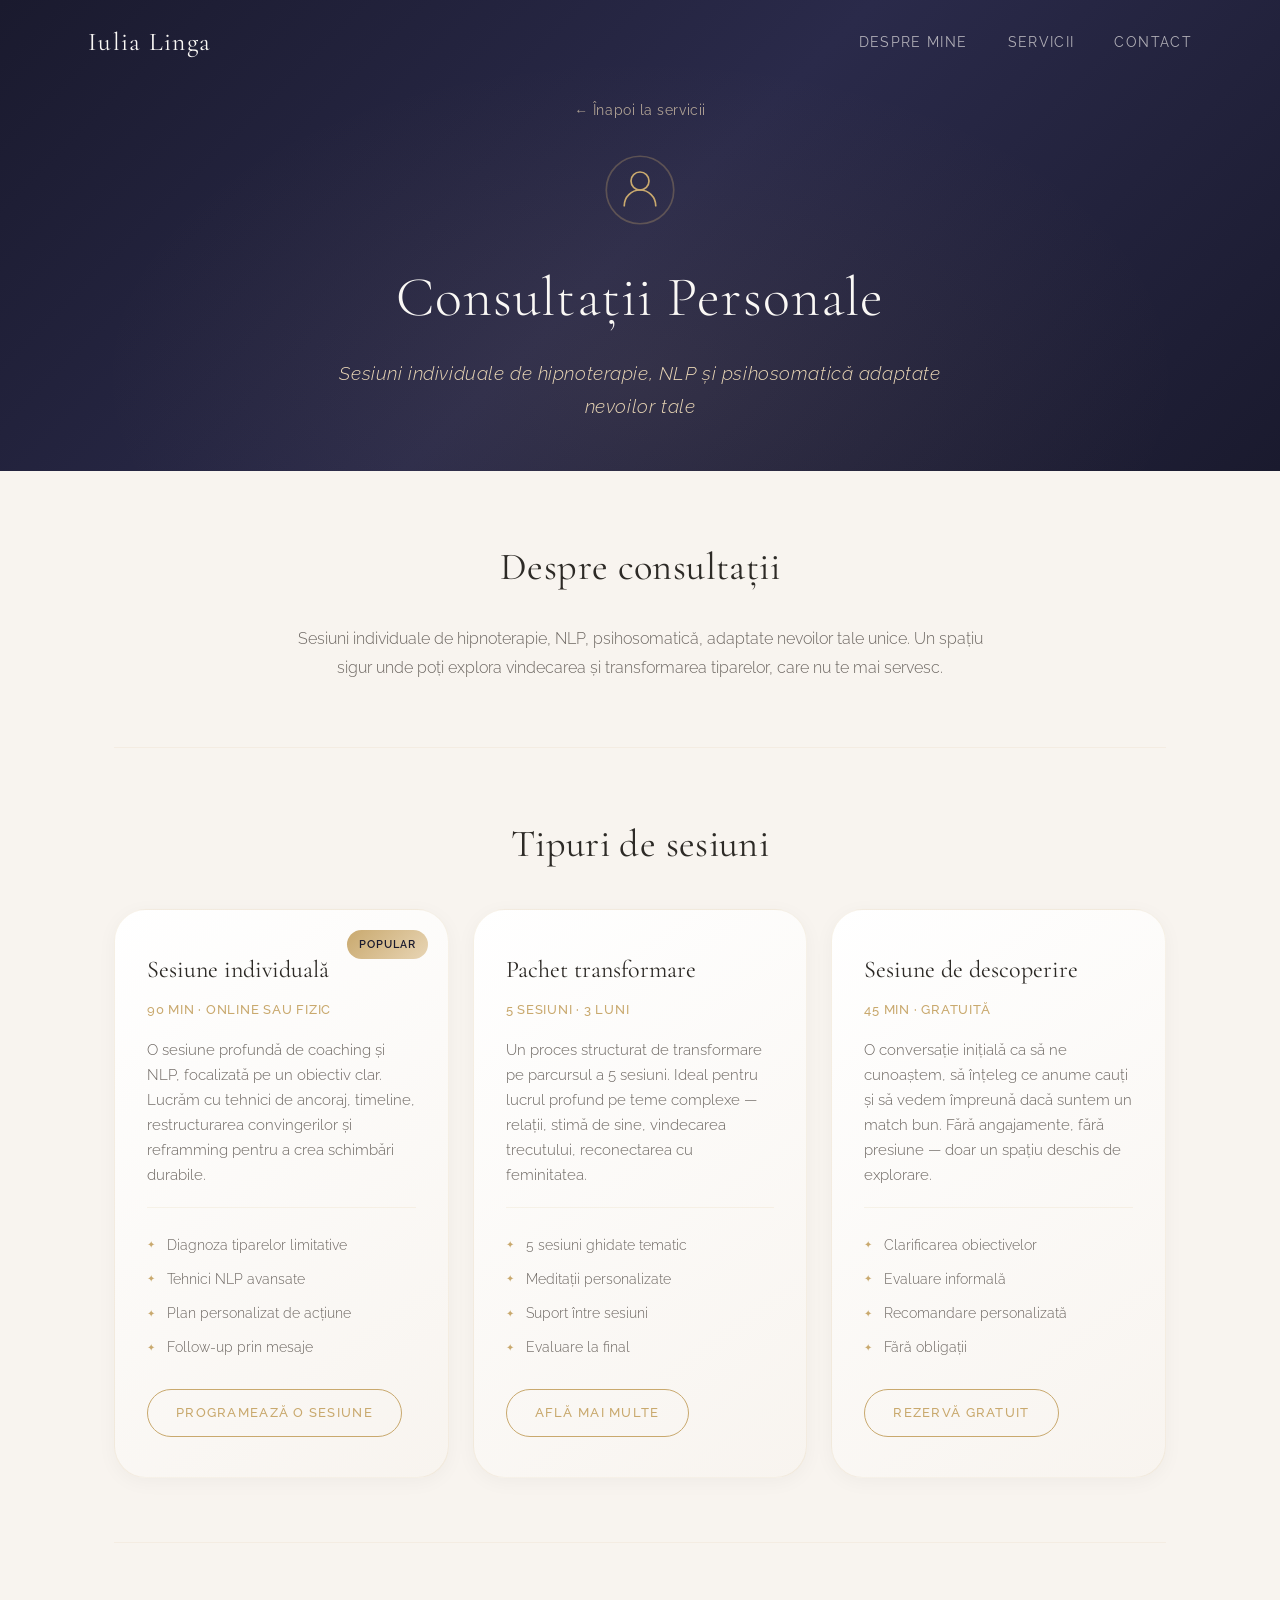
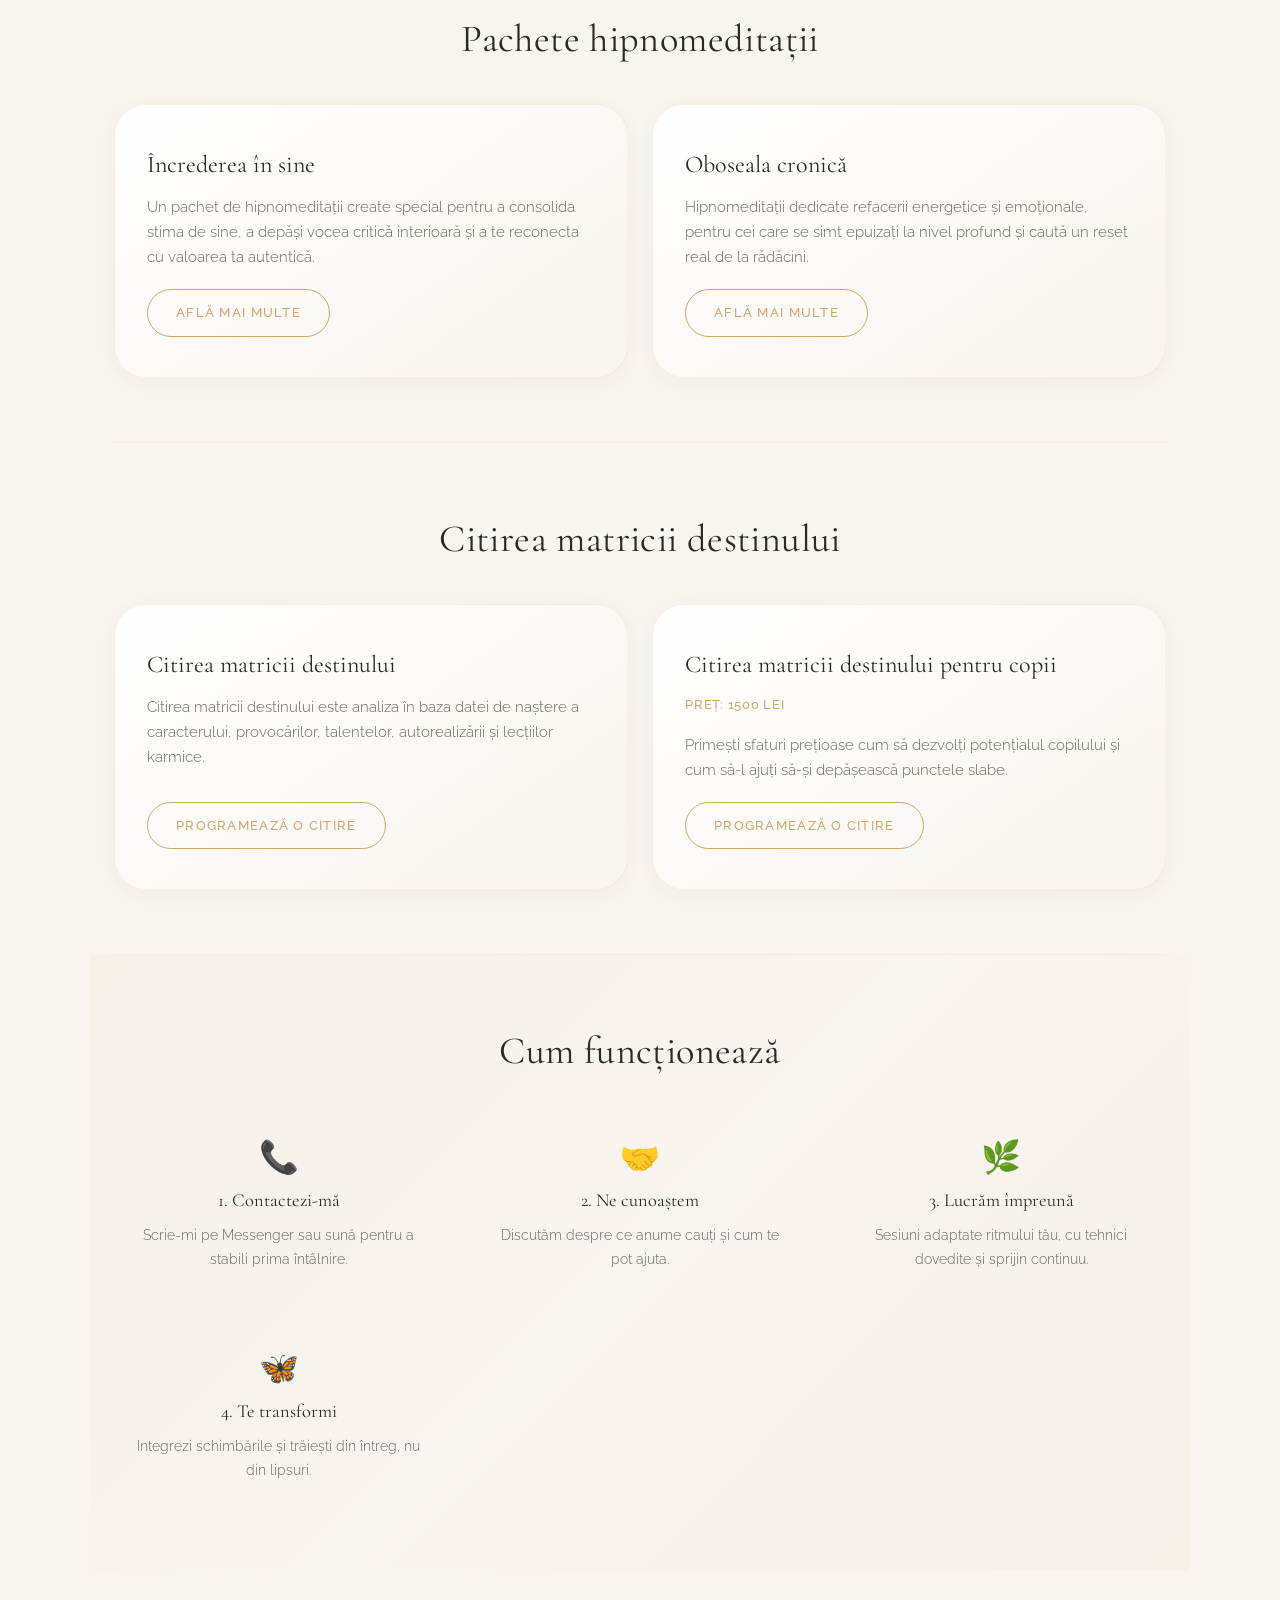
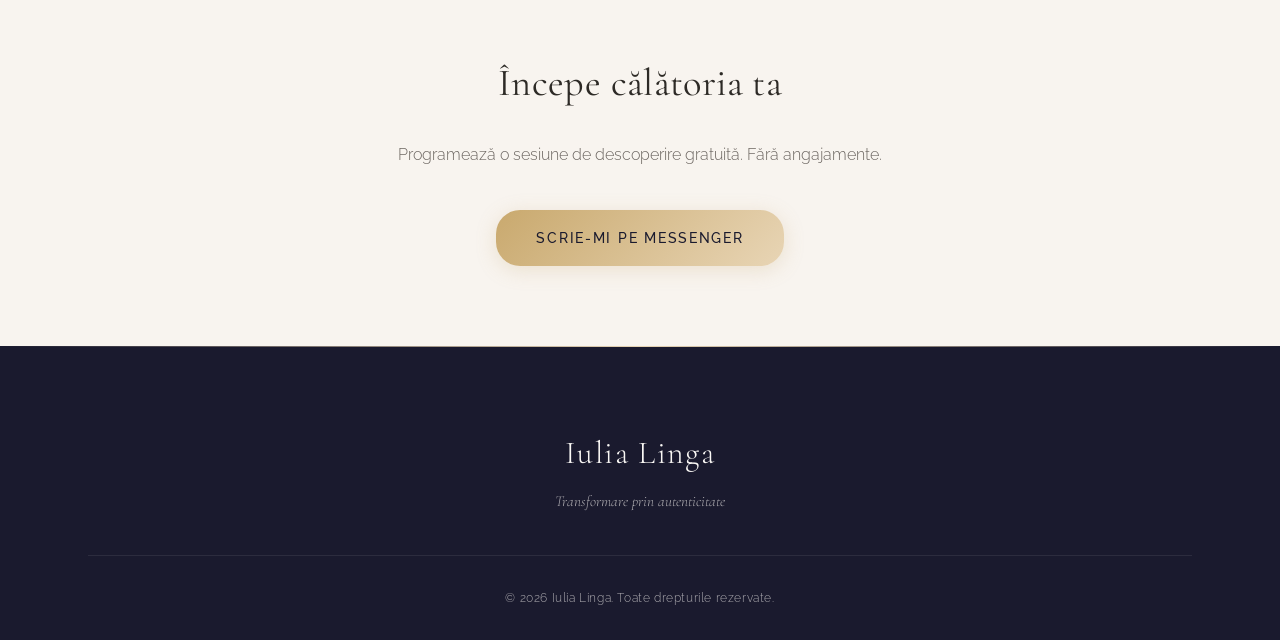
==== consultatii.html @ c0a5892e "Update content: Eroina mea, despre mine, consultatii" ====
<!DOCTYPE html>
<html lang="ro">

<head>
    <meta charset="UTF-8">
    <meta name="viewport" content="width=device-width, initial-scale=1.0">
    <title>Consultații Personale — Iulia Linga</title>
    <meta name="description"
        content="Sesiuni individuale de coaching și NLP cu Iulia Linga. Transformare personală într-un spațiu sigur.">
    <link rel="preconnect" href="https://fonts.googleapis.com">
    <link rel="preconnect" href="https://fonts.gstatic.com" crossorigin>
    <link
        href="https://fonts.googleapis.com/css2?family=Cormorant+Garamond:ital,wght@0,300;0,400;0,500;0,600;1,300;1,400&family=Raleway:wght@300;400;500;600&display=swap"
        rel="stylesheet">
    <link rel="stylesheet" href="styles.css">
    <link rel="stylesheet" href="page-styles.css">
</head>

<body>

    <!-- NAV -->
    <nav class="nav scrolled" id="nav">
        <div class="nav__inner">
            <a href="index.html" class="nav__logo">Iulia Linga</a>
            <ul class="nav__links">
                <li><a href="index.html#about">Despre mine</a></li>
                <li><a href="index.html#services">Servicii</a></li>
                <li><a href="index.html#contact">Contact</a></li>
            </ul>
            <button class="nav__burger" id="navBurger" aria-label="Menu">
                <span></span><span></span><span></span>
            </button>
        </div>
    </nav>

    <div class="mobile-menu" id="mobileMenu">
        <ul class="mobile-menu__links">
            <li><a href="index.html#about">Despre mine</a></li>
            <li><a href="index.html#services">Servicii</a></li>
            <li><a href="index.html#contact">Contact</a></li>
        </ul>
    </div>

    <!-- PAGE HERO -->
    <section class="page-hero">
        <div class="page-hero__overlay"></div>
        <div class="page-hero__content animate-in">
            <a href="index.html#services" class="page-hero__back">← Înapoi la servicii</a>
            <div class="page-hero__icon">
                <svg viewBox="0 0 64 64" fill="none" xmlns="http://www.w3.org/2000/svg">
                    <circle cx="32" cy="32" r="30" stroke="currentColor" stroke-width="1.5" opacity="0.3" />
                    <circle cx="32" cy="24" r="8" stroke="currentColor" stroke-width="1.5" />
                    <path d="M18 46c0-7.732 6.268-14 14-14s14 6.268 14 14" stroke="currentColor" stroke-width="1.5"
                        stroke-linecap="round" />
                </svg>
            </div>
            <h1 class="page-hero__title">Consultații Personale</h1>
            <p class="page-hero__subtitle">Sesiuni individuale de hipnoterapie, NLP și psihosomatică adaptate nevoilor tale</p>
        </div>
    </section>

    <!-- MAIN CONTENT -->
    <main class="page-content">

        <!-- Intro -->
        <section class="page-section animate-in">
            <h2 class="page-section__heading">Despre consultații</h2>
            <p class="page-section__text">
                Sesiuni individuale de hipnoterapie, NLP, psihosomatică, adaptate nevoilor tale unice.
                Un spațiu sigur unde poți explora vindecarea și transformarea tiparelor, care nu te mai servesc.
            </p>
        </section>

        <!-- Types of Sessions -->
        <section class="page-section animate-in">
            <h2 class="page-section__heading">Tipuri de sesiuni</h2>

            <div class="course-grid">
                <div class="course-card">
                    <div class="course-card__badge">Popular</div>
                    <h3 class="course-card__title">Sesiune individuală</h3>
                    <p class="course-card__duration">90 min · Online sau fizic</p>
                    <p class="course-card__desc">
                        O sesiune profundă de coaching și NLP, focalizată pe un obiectiv clar.
                        Lucrăm cu tehnici de ancoraj, timeline, restructurarea convingerilor
                        și reframming pentru a crea schimbări durabile.
                    </p>
                    <ul class="course-card__features">
                        <li>Diagnoza tiparelor limitative</li>
                        <li>Tehnici NLP avansate</li>
                        <li>Plan personalizat de acțiune</li>
                        <li>Follow-up prin mesaje</li>
                    </ul>
                    <a href="index.html#contact" class="course-card__cta">Programează o sesiune</a>
                </div>

                <div class="course-card">
                    <h3 class="course-card__title">Pachet transformare</h3>
                    <p class="course-card__duration">5 sesiuni · 3 luni</p>
                    <p class="course-card__desc">
                        Un proces structurat de transformare pe parcursul a 5 sesiuni.
                        Ideal pentru lucrul profund pe teme complexe — relații, stimă de sine,
                        vindecarea trecutului, reconectarea cu feminitatea.
                    </p>
                    <ul class="course-card__features">
                        <li>5 sesiuni ghidate tematic</li>
                        <li>Meditații personalizate</li>
                        <li>Suport între sesiuni</li>
                        <li>Evaluare la final</li>
                    </ul>
                    <a href="index.html#contact" class="course-card__cta">Află mai multe</a>
                </div>

                <div class="course-card">
                    <h3 class="course-card__title">Sesiune de descoperire</h3>
                    <p class="course-card__duration">45 min · Gratuită</p>
                    <p class="course-card__desc">
                        O conversație inițială ca să ne cunoaștem, să înțeleg ce anume cauți
                        și să vedem împreună dacă suntem un match bun. Fără angajamente,
                        fără presiune — doar un spațiu deschis de explorare.
                    </p>
                    <ul class="course-card__features">
                        <li>Clarificarea obiectivelor</li>
                        <li>Evaluare informală</li>
                        <li>Recomandare personalizată</li>
                        <li>Fără obligații</li>
                    </ul>
                    <a href="index.html#contact" class="course-card__cta">Rezervă gratuit</a>
                </div>
            </div>
        </section>

        <!-- Pachete hipnomeditații -->
        <section class="page-section animate-in">
            <h2 class="page-section__heading">Pachete hipnomeditații</h2>
            <div class="course-grid">
                <div class="course-card">
                    <h3 class="course-card__title">Încrederea în sine</h3>
                    <p class="course-card__desc">
                        Un pachet de hipnomeditații create special pentru a consolida stima de sine,
                        a depăși vocea critică interioară și a te reconecta cu valoarea ta autentică.
                    </p>
                    <a href="index.html#contact" class="course-card__cta">Află mai multe</a>
                </div>
                <div class="course-card">
                    <h3 class="course-card__title">Oboseala cronică</h3>
                    <p class="course-card__desc">
                        Hipnomeditații dedicate refacerii energetice și emoționale, pentru cei care
                        se simt epuizați la nivel profund și caută un reset real de la rădăcini.
                    </p>
                    <a href="index.html#contact" class="course-card__cta">Află mai multe</a>
                </div>
            </div>
        </section>

        <!-- Citirea matricii destinului -->
        <section class="page-section animate-in">
            <h2 class="page-section__heading">Citirea matricii destinului</h2>
            <div class="course-grid">
                <div class="course-card">
                    <h3 class="course-card__title">Citirea matricii destinului</h3>
                    <p class="course-card__desc">
                        Citirea matricii destinului este analiza în baza datei de naștere a caracterului,
                        provocărilor, talentelor, autorealizării și lecțiilor karmice.
                    </p>
                    <a href="index.html#contact" class="course-card__cta">Programează o citire</a>
                </div>
                <div class="course-card">
                    <h3 class="course-card__title">Citirea matricii destinului pentru copii</h3>
                    <p class="course-card__duration">Preț: 1500 lei</p>
                    <p class="course-card__desc">
                        Primești sfaturi prețioase cum să dezvolți potențialul copilului și cum să-l
                        ajuți să-și depășească punctele slabe.
                    </p>
                    <a href="index.html#contact" class="course-card__cta">Programează o citire</a>
                </div>
            </div>
        </section>

        <!-- How It Works -->
        <section class="page-section page-section--highlight animate-in">
            <h2 class="page-section__heading">Cum funcționează</h2>
            <div class="benefits-grid">
                <div class="benefit">
                    <div class="benefit__icon">📞</div>
                    <h4 class="benefit__title">1. Contactezi-mă</h4>
                    <p class="benefit__text">Scrie-mi pe Messenger sau sună pentru a stabili prima întâlnire.</p>
                </div>
                <div class="benefit">
                    <div class="benefit__icon">🤝</div>
                    <h4 class="benefit__title">2. Ne cunoaștem</h4>
                    <p class="benefit__text">Discutăm despre ce anume cauți și cum te pot ajuta.</p>
                </div>
                <div class="benefit">
                    <div class="benefit__icon">🌿</div>
                    <h4 class="benefit__title">3. Lucrăm împreună</h4>
                    <p class="benefit__text">Sesiuni adaptate ritmului tău, cu tehnici dovedite și sprijin continuu.</p>
                </div>
                <div class="benefit">
                    <div class="benefit__icon">🦋</div>
                    <h4 class="benefit__title">4. Te transformi</h4>
                    <p class="benefit__text">Integrezi schimbările și trăiești din întreg, nu din lipsuri.</p>
                </div>
            </div>
        </section>

        <!-- CTA -->
        <section class="page-section page-section--cta animate-in">
            <h2 class="page-section__heading">Începe călătoria ta</h2>
            <p class="page-section__text">Programează o sesiune de descoperire gratuită. Fără angajamente.</p>
            <a href="https://www.facebook.com/profile.php?id=100003969658637" target="_blank" class="page-cta">Scrie-mi
                pe Messenger</a>
        </section>

    </main>

    <!-- FOOTER -->
    <footer class="footer" id="contact">
        <div class="footer__container">
            <div class="footer__brand">
                <h2 class="footer__logo">Iulia Linga</h2>
                <p class="footer__tagline">Transformare prin autenticitate</p>
            </div>
            <div class="footer__bottom">
                <p>&copy; 2026 Iulia Linga. Toate drepturile rezervate.</p>
            </div>
        </div>
    </footer>

    <script src="script.js"></script>
</body>

</html>
---- styles.css ----
/* ===================================================
   IULIA LINGA — Design System & Styles
   =================================================== */

/* ----- Reset & Base ----- */
*,
*::before,
*::after {
    margin: 0;
    padding: 0;
    box-sizing: border-box;
}

:root {
    /* Colors */
    --bg-deep: #1a1a2e;
    --bg-deep-alt: #16213e;
    --bg-warm: #f8f4ef;
    --bg-warm-alt: #f0eae1;
    --accent: #c9a96e;
    --accent-hover: #b8964e;
    --accent-soft: #e8d5b5;
    --accent-glow: rgba(201, 169, 110, 0.15);
    --text-light: #faf8f5;
    --text-light-muted: rgba(250, 248, 245, 0.65);
    --text-dark: #2d2a26;
    --text-dark-muted: #6b6560;
    --sage: #7d8b73;
    --sage-soft: rgba(125, 139, 115, 0.15);

    /* Typography */
    --font-heading: 'Cormorant Garamond', 'Georgia', serif;
    --font-body: 'Raleway', 'Helvetica Neue', sans-serif;

    /* Spacing */
    --section-padding: clamp(4rem, 10vw, 8rem);
    --container-max: 1200px;
    --container-padding: clamp(1.5rem, 5vw, 3rem);

    /* Transitions */
    --ease-out: cubic-bezier(0.16, 1, 0.3, 1);
    --ease-in-out: cubic-bezier(0.65, 0, 0.35, 1);

    /* Radius */
    --radius-sm: 8px;
    --radius-md: 16px;
    --radius-lg: 24px;
    --radius-xl: 32px;
}

html {
    scroll-behavior: smooth;
    font-size: 16px;
}

body {
    font-family: var(--font-body);
    font-weight: 300;
    color: var(--text-dark);
    background: var(--bg-warm);
    line-height: 1.7;
    overflow-x: hidden;
    -webkit-font-smoothing: antialiased;
    -moz-osx-font-smoothing: grayscale;
}

img {
    max-width: 100%;
    height: auto;
    display: block;
}

a {
    text-decoration: none;
    color: inherit;
    transition: color 0.3s var(--ease-out);
}

ul {
    list-style: none;
}

/* ----- Animations ----- */
.animate-in {
    opacity: 0;
    transform: translateY(30px);
    transition: opacity 0.8s var(--ease-out), transform 0.8s var(--ease-out);
}

.animate-in.visible {
    opacity: 1;
    transform: translateY(0);
}

/* stagger children */
.animate-in:nth-child(2) {
    transition-delay: 0.1s;
}

.animate-in:nth-child(3) {
    transition-delay: 0.2s;
}

.animate-in:nth-child(4) {
    transition-delay: 0.3s;
}


/* ===================================================
   NAVIGATION
   =================================================== */
.nav {
    position: fixed;
    top: 0;
    left: 0;
    right: 0;
    z-index: 1000;
    padding: 1.25rem 0;
    transition: background 0.4s var(--ease-out), padding 0.4s var(--ease-out),
        backdrop-filter 0.4s var(--ease-out);
}

.nav.scrolled {
    background: rgba(26, 26, 46, 0.85);
    backdrop-filter: blur(20px);
    -webkit-backdrop-filter: blur(20px);
    padding: 0.75rem 0;
    box-shadow: 0 4px 30px rgba(0, 0, 0, 0.15);
}

.nav__inner {
    max-width: var(--container-max);
    margin: 0 auto;
    padding: 0 var(--container-padding);
    display: flex;
    align-items: center;
    justify-content: space-between;
}

.nav__logo {
    font-family: var(--font-heading);
    font-size: 1.6rem;
    font-weight: 400;
    color: var(--text-light);
    letter-spacing: 0.05em;
    transition: opacity 0.3s;
}

.nav__logo:hover {
    opacity: 0.8;
}

.nav__links {
    display: flex;
    gap: 2.5rem;
}

.nav__links a {
    color: var(--text-light-muted);
    font-size: 0.85rem;
    font-weight: 400;
    letter-spacing: 0.1em;
    text-transform: uppercase;
    position: relative;
    padding-bottom: 2px;
}

.nav__links a::after {
    content: '';
    position: absolute;
    bottom: 0;
    left: 0;
    width: 0;
    height: 1px;
    background: var(--accent);
    transition: width 0.4s var(--ease-out);
}

.nav__links a:hover {
    color: var(--text-light);
}

.nav__links a:hover::after {
    width: 100%;
}

/* Burger */
.nav__burger {
    display: none;
    flex-direction: column;
    gap: 5px;
    background: none;
    border: none;
    cursor: pointer;
    padding: 4px;
    z-index: 1001;
}

.nav__burger span {
    width: 24px;
    height: 1.5px;
    background: var(--text-light);
    border-radius: 2px;
    transition: all 0.3s var(--ease-out);
    transform-origin: center;
}

.nav__burger.open span:nth-child(1) {
    transform: rotate(45deg) translate(4px, 5px);
}

.nav__burger.open span:nth-child(2) {
    opacity: 0;
}

.nav__burger.open span:nth-child(3) {
    transform: rotate(-45deg) translate(4px, -5px);
}

/* Mobile menu */
.mobile-menu {
    position: fixed;
    inset: 0;
    background: rgba(26, 26, 46, 0.97);
    backdrop-filter: blur(30px);
    -webkit-backdrop-filter: blur(30px);
    z-index: 999;
    display: flex;
    align-items: center;
    justify-content: center;
    opacity: 0;
    visibility: hidden;
    transition: opacity 0.4s var(--ease-out), visibility 0.4s;
}

.mobile-menu.open {
    opacity: 1;
    visibility: visible;
}

.mobile-menu__links {
    text-align: center;
}

.mobile-menu__links li {
    margin-bottom: 2rem;
}

.mobile-menu__links a {
    font-family: var(--font-heading);
    font-size: 2rem;
    color: var(--text-light);
    font-weight: 300;
    letter-spacing: 0.05em;
    transition: color 0.3s;
}

.mobile-menu__links a:hover {
    color: var(--accent);
}


/* ===================================================
   HERO
   =================================================== */
.hero {
    position: relative;
    height: 100vh;
    min-height: 600px;
    display: flex;
    align-items: center;
    justify-content: center;
    background: url('assets/hero-bg.png') center/cover no-repeat;
    overflow: hidden;
}

.hero__overlay {
    position: absolute;
    inset: 0;
    background: linear-gradient(180deg,
            rgba(26, 26, 46, 0.7) 0%,
            rgba(26, 26, 46, 0.45) 40%,
            rgba(26, 26, 46, 0.6) 100%);
    z-index: 1;
}

.hero__particles {
    position: absolute;
    inset: 0;
    z-index: 2;
    pointer-events: none;
}

.hero__particles .particle {
    position: absolute;
    width: 3px;
    height: 3px;
    background: rgba(201, 169, 110, 0.4);
    border-radius: 50%;
    animation: particleFloat 12s infinite ease-in-out;
}

@keyframes particleFloat {

    0%,
    100% {
        transform: translateY(0) scale(1);
        opacity: 0;
    }

    10% {
        opacity: 1;
    }

    90% {
        opacity: 1;
    }

    50% {
        transform: translateY(-120px) scale(1.5);
    }
}

.hero__content {
    position: relative;
    z-index: 3;
    text-align: center;
    padding: 0 var(--container-padding);
}

.hero__eyebrow {
    font-family: var(--font-body);
    font-size: 0.8rem;
    font-weight: 400;
    letter-spacing: 0.25em;
    text-transform: uppercase;
    color: var(--accent-soft);
    margin-bottom: 1.5rem;
}

.hero__title {
    font-family: var(--font-heading);
    font-size: clamp(3rem, 8vw, 6.5rem);
    font-weight: 300;
    color: var(--text-light);
    letter-spacing: 0.04em;
    line-height: 1.1;
    margin-bottom: 1rem;
}

.hero__subtitle {
    font-family: var(--font-heading);
    font-size: clamp(1.1rem, 2.5vw, 1.5rem);
    font-weight: 300;
    font-style: italic;
    color: var(--text-light-muted);
    margin-bottom: 2.5rem;
}

.hero__cta {
    display: inline-block;
    padding: 0.9rem 2.5rem;
    background: transparent;
    border: 1px solid var(--accent);
    color: var(--accent);
    font-family: var(--font-body);
    font-size: 0.85rem;
    font-weight: 500;
    letter-spacing: 0.15em;
    text-transform: uppercase;
    border-radius: 50px;
    transition: all 0.4s var(--ease-out);
}

.hero__cta:hover {
    background: var(--accent);
    color: var(--bg-deep);
    box-shadow: 0 8px 30px rgba(201, 169, 110, 0.3);
    transform: translateY(-2px);
}

/* Scroll indicator */
.hero__scroll-indicator {
    position: absolute;
    bottom: 2.5rem;
    left: 50%;
    transform: translateX(-50%);
    z-index: 3;
    display: flex;
    flex-direction: column;
    align-items: center;
    gap: 0.75rem;
}

.hero__scroll-indicator span {
    font-size: 0.7rem;
    letter-spacing: 0.2em;
    text-transform: uppercase;
    color: var(--text-light-muted);
}

.hero__scroll-line {
    width: 1px;
    height: 40px;
    background: linear-gradient(to bottom, var(--accent), transparent);
    animation: scrollPulse 2s ease-in-out infinite;
}

@keyframes scrollPulse {

    0%,
    100% {
        opacity: 0.3;
        transform: scaleY(0.7);
    }

    50% {
        opacity: 1;
        transform: scaleY(1);
    }
}


/* ===================================================
   ABOUT
   =================================================== */
.about {
    padding: var(--section-padding) 0;
    background: var(--bg-warm);
    overflow: hidden;
}

.about__container {
    max-width: var(--container-max);
    margin: 0 auto;
    padding: 0 var(--container-padding);
    display: grid;
    grid-template-columns: 1fr 1.2fr;
    gap: clamp(2rem, 5vw, 5rem);
    align-items: center;
}

.about__image-wrapper {
    position: relative;
}

.about__image-frame {
    position: relative;
    border-radius: var(--radius-lg);
    overflow: hidden;
    box-shadow: 0 20px 60px rgba(0, 0, 0, 0.1);
}

.about__image {
    width: 100%;
    height: auto;
    aspect-ratio: 3 / 4;
    object-fit: cover;
    transition: transform 0.6s var(--ease-out);
}

.about__image-frame:hover .about__image {
    transform: scale(1.03);
}

.about__image-accent {
    position: absolute;
    top: -15px;
    right: -15px;
    width: 120px;
    height: 120px;
    border: 1px solid var(--accent-soft);
    border-radius: var(--radius-md);
    z-index: -1;
    opacity: 0.6;
}

.about__label {
    font-family: var(--font-body);
    font-size: 0.75rem;
    font-weight: 500;
    letter-spacing: 0.2em;
    text-transform: uppercase;
    color: var(--accent);
    margin-bottom: 0.75rem;
}

.about__heading {
    font-family: var(--font-heading);
    font-size: clamp(2rem, 4vw, 3rem);
    font-weight: 300;
    color: var(--text-dark);
    line-height: 1.2;
    margin-bottom: 1.5rem;
}

.about__bio {
    color: var(--text-dark-muted);
    font-size: 0.95rem;
    line-height: 1.8;
    margin-bottom: 1rem;
}

.about__bio em {
    color: var(--text-dark);
    font-style: italic;
}

.about__credentials {
    display: flex;
    gap: 2rem;
    margin-top: 2rem;
    padding-top: 2rem;
    border-top: 1px solid rgba(201, 169, 110, 0.2);
}

.about__credential {
    display: flex;
    flex-direction: column;
    gap: 0.25rem;
}

.about__credential-number {
    font-family: var(--font-heading);
    font-size: 1.8rem;
    font-weight: 500;
    color: var(--accent);
}

.about__credential-label {
    font-size: 0.75rem;
    color: var(--text-dark-muted);
    letter-spacing: 0.05em;
}


/* ===================================================
   PHILOSOPHY
   =================================================== */
.philosophy {
    padding: clamp(3rem, 8vw, 6rem) 0;
    background: var(--bg-deep);
    position: relative;
    overflow: hidden;
}

.philosophy::before {
    content: '';
    position: absolute;
    inset: 0;
    background: radial-gradient(ellipse at center, var(--accent-glow), transparent 70%);
    pointer-events: none;
}

.philosophy__container {
    max-width: 800px;
    margin: 0 auto;
    padding: 0 var(--container-padding);
    text-align: center;
    position: relative;
}

.philosophy__quote {
    font-family: var(--font-heading);
    font-size: clamp(1.3rem, 3vw, 2rem);
    font-weight: 300;
    font-style: italic;
    color: var(--text-light);
    line-height: 1.6;
    border: none;
}

.philosophy__quote span {
    display: block;
    margin-top: 0.5rem;
    color: var(--accent);
}


/* ===================================================
   SERVICES / CAROUSEL
   =================================================== */
.services {
    padding: var(--section-padding) 0;
    background: var(--bg-warm);
    overflow: hidden;
}

.services__header {
    text-align: center;
    max-width: 600px;
    margin: 0 auto 3rem;
    padding: 0 var(--container-padding);
}

.services__label {
    font-family: var(--font-body);
    font-size: 0.75rem;
    font-weight: 500;
    letter-spacing: 0.2em;
    text-transform: uppercase;
    color: var(--accent);
    margin-bottom: 0.75rem;
}

.services__heading {
    font-family: var(--font-heading);
    font-size: clamp(2rem, 4vw, 3rem);
    font-weight: 300;
    color: var(--text-dark);
    line-height: 1.2;
    margin-bottom: 0.75rem;
}

.services__subheading {
    color: var(--text-dark-muted);
    font-size: 0.95rem;
}

/* Carousel Container */
.carousel {
    max-width: 1000px;
    margin: 0 auto;
    padding: 0 var(--container-padding);
    position: relative;
}

.carousel__track-container {
    overflow: hidden;
    border-radius: var(--radius-xl);
}

.carousel__track {
    display: flex;
    transition: transform 0.6s var(--ease-out);
    will-change: transform;
}

.carousel__slide {
    min-width: 100%;
    padding: 0 0.5rem;
}

/* Card design */
.carousel__card {
    background: linear-gradient(145deg, #ffffff, var(--bg-warm-alt));
    border: 1px solid rgba(201, 169, 110, 0.15);
    border-radius: var(--radius-xl);
    padding: clamp(2rem, 5vw, 3.5rem);
    text-align: center;
    min-height: 440px;
    display: flex;
    flex-direction: column;
    align-items: center;
    justify-content: center;
    position: relative;
    overflow: hidden;
    box-shadow: 0 4px 30px rgba(0, 0, 0, 0.04);
    transition: box-shadow 0.4s var(--ease-out), border-color 0.4s var(--ease-out);
}

.carousel__card::before {
    content: '';
    position: absolute;
    top: 0;
    left: 50%;
    transform: translateX(-50%);
    width: 60%;
    height: 1px;
    background: linear-gradient(to right, transparent, var(--accent-soft), transparent);
}

.carousel__card:hover {
    box-shadow: 0 8px 50px rgba(201, 169, 110, 0.12);
    border-color: rgba(201, 169, 110, 0.3);
}

.carousel__card-icon {
    width: 72px;
    height: 72px;
    color: var(--accent);
    margin-bottom: 1.5rem;
    transition: transform 0.4s var(--ease-out);
}

.carousel__card:hover .carousel__card-icon {
    transform: scale(1.08);
}

.carousel__card-title {
    font-family: var(--font-heading);
    font-size: 1.8rem;
    font-weight: 400;
    color: var(--text-dark);
    margin-bottom: 1rem;
    letter-spacing: 0.02em;
}

.carousel__card-description {
    color: var(--text-dark-muted);
    font-size: 0.9rem;
    line-height: 1.8;
    max-width: 480px;
    margin-bottom: 1.25rem;
}

.carousel__card-features {
    display: flex;
    flex-direction: column;
    gap: 0.4rem;
    margin-bottom: 1.75rem;
}

.carousel__card-features li {
    font-size: 0.82rem;
    color: var(--sage);
    font-weight: 400;
    display: flex;
    align-items: center;
    justify-content: center;
    gap: 0.5rem;
}

.carousel__card-features li::before {
    content: '';
    width: 5px;
    height: 5px;
    border-radius: 50%;
    background: var(--accent-soft);
    flex-shrink: 0;
}

.carousel__card-cta {
    display: inline-block;
    padding: 0.75rem 2rem;
    background: var(--accent);
    color: #fff;
    font-family: var(--font-body);
    font-size: 0.8rem;
    font-weight: 500;
    letter-spacing: 0.12em;
    text-transform: uppercase;
    border-radius: 50px;
    transition: all 0.4s var(--ease-out);
}

.carousel__card-cta:hover {
    background: var(--accent-hover);
    box-shadow: 0 6px 25px rgba(201, 169, 110, 0.35);
    transform: translateY(-2px);
    color: #fff;
}

/* Carousel Controls */
.carousel__controls {
    display: flex;
    align-items: center;
    justify-content: center;
    gap: 1.5rem;
    margin-top: 2rem;
}

.carousel__btn {
    width: 44px;
    height: 44px;
    border-radius: 50%;
    border: 1px solid rgba(201, 169, 110, 0.3);
    background: rgba(255, 255, 255, 0.8);
    cursor: pointer;
    display: flex;
    align-items: center;
    justify-content: center;
    transition: all 0.3s var(--ease-out);
    color: var(--accent);
}

.carousel__btn:hover {
    background: var(--accent);
    color: white;
    border-color: var(--accent);
    box-shadow: 0 4px 15px rgba(201, 169, 110, 0.25);
}

.carousel__btn svg {
    width: 18px;
    height: 18px;
}

.carousel__dots {
    display: flex;
    gap: 0.5rem;
}

.carousel__dot {
    width: 10px;
    height: 10px;
    border-radius: 50%;
    border: 1px solid var(--accent-soft);
    background: transparent;
    cursor: pointer;
    transition: all 0.3s var(--ease-out);
    padding: 0;
}

.carousel__dot.active {
    background: var(--accent);
    border-color: var(--accent);
    transform: scale(1.2);
}

.carousel__dot:hover:not(.active) {
    background: var(--accent-soft);
}


/* ===================================================
   FOOTER
   =================================================== */
.footer {
    background: var(--bg-deep);
    padding: clamp(3rem, 7vw, 5rem) 0 2rem;
    position: relative;
    overflow: hidden;
}

.footer::before {
    content: '';
    position: absolute;
    top: 0;
    left: 0;
    right: 0;
    height: 1px;
    background: linear-gradient(to right, transparent, var(--accent-soft), transparent);
}

.footer__container {
    max-width: var(--container-max);
    margin: 0 auto;
    padding: 0 var(--container-padding);
    text-align: center;
}

.footer__logo {
    font-family: var(--font-heading);
    font-size: 2rem;
    font-weight: 300;
    color: var(--text-light);
    letter-spacing: 0.05em;
    margin-bottom: 0.5rem;
}

.footer__tagline {
    font-family: var(--font-heading);
    font-style: italic;
    color: var(--text-light-muted);
    font-size: 0.95rem;
    margin-bottom: 2.5rem;
}

.footer__heading {
    font-family: var(--font-body);
    font-size: 0.75rem;
    font-weight: 500;
    letter-spacing: 0.2em;
    text-transform: uppercase;
    color: var(--accent);
    margin-bottom: 1.25rem;
}

.footer__social {
    display: flex;
    justify-content: center;
    gap: 1.25rem;
    margin-bottom: 3rem;
}

.footer__social-link {
    display: flex;
    align-items: center;
    gap: 0.6rem;
    padding: 0.65rem 1.5rem;
    border: 1px solid rgba(250, 248, 245, 0.15);
    border-radius: 50px;
    color: var(--text-light-muted);
    font-size: 0.82rem;
    letter-spacing: 0.05em;
    transition: all 0.3s var(--ease-out);
}

.footer__social-link:hover {
    border-color: var(--accent);
    color: var(--accent);
    background: rgba(201, 169, 110, 0.08);
}

.footer__social-link svg {
    width: 18px;
    height: 18px;
}

.footer__bottom {
    padding-top: 2rem;
    border-top: 1px solid rgba(250, 248, 245, 0.08);
}

.footer__bottom p {
    font-size: 0.75rem;
    color: var(--text-light-muted);
    letter-spacing: 0.05em;
}


/* ===================================================
   RESPONSIVE
   =================================================== */
@media (max-width: 900px) {
    .about__container {
        grid-template-columns: 1fr;
        gap: 2.5rem;
    }

    .about__image-wrapper {
        max-width: 360px;
        margin: 0 auto;
    }

    .about__text {
        text-align: center;
    }

    .about__credentials {
        justify-content: center;
    }
}

@media (max-width: 768px) {
    .nav__links {
        display: none;
    }

    .nav__burger {
        display: flex;
    }

    .hero__eyebrow {
        font-size: 0.7rem;
        letter-spacing: 0.15em;
    }

    .carousel__card {
        padding: 2rem 1.5rem;
        min-height: 400px;
    }

    .carousel__card-features {
        display: none;
    }

    .footer__social {
        flex-direction: column;
        align-items: center;
    }
}

@media (max-width: 480px) {
    .hero__title {
        font-size: 2.5rem;
    }

    .hero__subtitle {
        font-size: 1rem;
    }

    .about__credentials {
        flex-direction: column;
        align-items: center;
        gap: 1.5rem;
    }

    .about__credential {
        align-items: center;
    }

    .carousel__card-icon {
        width: 56px;
        height: 56px;
    }

    .carousel__card-title {
        font-size: 1.4rem;
    }
}


/* ===== TESTIMONIALS / RECENZII ===== */

.testimonials {
    padding: 6rem 2rem;
    background: linear-gradient(180deg, var(--bg-cream) 0%, #f5efe8 50%, var(--bg-cream) 100%);
    position: relative;
    overflow: hidden;
}

.testimonials::before {
    content: '';
    position: absolute;
    top: 0;
    left: 0;
    right: 0;
    height: 1px;
    background: linear-gradient(90deg, transparent, var(--accent-gold), transparent);
}

.testimonials__container {
    max-width: 900px;
    margin: 0 auto;
}

.testimonials__header {
    text-align: center;
    margin-bottom: 3.5rem;
}

.testimonials__label {
    font-family: var(--font-heading);
    font-size: 0.95rem;
    letter-spacing: 0.2em;
    text-transform: uppercase;
    color: var(--accent-gold);
    margin-bottom: 0.75rem;
}

.testimonials__heading {
    font-family: var(--font-heading);
    font-size: clamp(2rem, 4vw, 3rem);
    font-weight: 400;
    color: var(--text-dark);
    margin-bottom: 1rem;
    line-height: 1.2;
}

.testimonials__subheading {
    font-family: var(--font-body);
    font-size: 1.05rem;
    color: var(--text-dark-muted);
    max-width: 550px;
    margin: 0 auto;
    line-height: 1.7;
}

/* Slider */

.testimonials__slider {
    position: relative;
    border-radius: 16px;
}

.testimonials__track {
    position: relative;
    width: 100%;
}

.testimonials__slide {
    width: 100%;
    box-sizing: border-box;
    display: none;
}

.testimonials__slide.active {
    display: block;
    animation: testimonialFadeIn 0.5s ease;
}

@keyframes testimonialFadeIn {
    from {
        opacity: 0;
        transform: translateY(10px);
    }

    to {
        opacity: 1;
        transform: translateY(0);
    }
}

.testimonials__card {
    background: rgba(255, 255, 255, 0.85);
    backdrop-filter: blur(10px);
    border-radius: 16px;
    overflow: hidden;
    box-shadow:
        0 4px 24px rgba(45, 42, 38, 0.06),
        0 1px 4px rgba(45, 42, 38, 0.04);
    border: 1px solid rgba(193, 167, 128, 0.15);
    transition: box-shadow 0.3s ease;
}

.testimonials__card:hover {
    box-shadow:
        0 8px 40px rgba(45, 42, 38, 0.1),
        0 2px 8px rgba(45, 42, 38, 0.06);
}

/* Flower image banner */
.testimonials__image {
    width: 100%;
    height: 180px;
    overflow: hidden;
    position: relative;
}

.testimonials__image::after {
    content: '';
    position: absolute;
    bottom: 0;
    left: 0;
    right: 0;
    height: 40px;
    background: linear-gradient(to top, rgba(255, 255, 255, 0.85), transparent);
}

.testimonials__image img {
    width: 100%;
    height: 100%;
    object-fit: cover;
    object-position: center;
    transition: transform 0.8s ease;
}

.testimonials__card:hover .testimonials__image img {
    transform: scale(1.05);
}

/* Card content */
.testimonials__content {
    padding: 1.5rem 2.5rem 2rem;
    position: relative;
}

.testimonials__quote-icon {
    width: 32px;
    height: 32px;
    color: var(--accent-gold);
    opacity: 0.5;
    margin-bottom: 1rem;
}

.testimonials__text {
    font-family: var(--font-heading);
    font-size: 1.15rem;
    font-weight: 400;
    font-style: italic;
    line-height: 1.8;
    color: var(--text-dark);
    margin: 0;
    padding: 0;
    border: none;
}

.testimonials__author {
    font-family: var(--font-body);
    font-size: 0.85rem;
    font-weight: 500;
    letter-spacing: 0.1em;
    text-transform: uppercase;
    color: var(--accent-gold);
    margin-top: 1.5rem;
}

/* Slider controls */
.testimonials__controls {
    display: flex;
    align-items: center;
    justify-content: center;
    gap: 1.5rem;
    margin-top: 2.5rem;
}

.testimonials__btn {
    width: 44px;
    height: 44px;
    border-radius: 50%;
    border: 1px solid rgba(193, 167, 128, 0.35);
    background: rgba(255, 255, 255, 0.7);
    backdrop-filter: blur(8px);
    cursor: pointer;
    display: flex;
    align-items: center;
    justify-content: center;
    transition: all 0.3s ease;
    color: var(--text-dark);
    flex-shrink: 0;
}

.testimonials__btn:hover {
    background: var(--accent-gold);
    color: #fff;
    border-color: var(--accent-gold);
    transform: scale(1.08);
}

.testimonials__btn svg {
    width: 20px;
    height: 20px;
}

.testimonials__dots {
    display: flex;
    gap: 0.6rem;
    align-items: center;
}

.testimonials__dot {
    width: 10px;
    height: 10px;
    border-radius: 50%;
    border: none;
    background: rgba(193, 167, 128, 0.3);
    cursor: pointer;
    transition: all 0.35s ease;
    padding: 0;
}

.testimonials__dot.active {
    background: var(--accent-gold);
    transform: scale(1.3);
    box-shadow: 0 0 8px rgba(193, 167, 128, 0.4);
}

.testimonials__dot:hover:not(.active) {
    background: rgba(193, 167, 128, 0.55);
    transform: scale(1.15);
}

/* Responsive */
@media (max-width: 768px) {
    .testimonials {
        padding: 4rem 1rem;
    }

    .testimonials__heading {
        font-size: 1.8rem;
    }

    .testimonials__image {
        height: 150px;
    }

    .testimonials__content {
        padding: 1.5rem 1.5rem 2rem;
    }

    .testimonials__text {
        font-size: 1rem;
    }

    .testimonials__controls {
        gap: 1rem;
    }

    .testimonials__btn {
        width: 38px;
        height: 38px;
    }
}
---- page-styles.css ----
/* ================================================
   PAGE STYLES — Shared styles for service detail pages
   ================================================ */

/* ---- Page Hero ---- */
.page-hero {
    position: relative;
    min-height: 50vh;
    display: flex;
    align-items: center;
    justify-content: center;
    background: linear-gradient(135deg, var(--bg-deep) 0%, #2a2a4a 50%, var(--bg-deep) 100%);
    overflow: hidden;
    padding: 6rem 1.5rem 3rem;
}

.page-hero__overlay {
    position: absolute;
    inset: 0;
    background: radial-gradient(ellipse at 50% 80%, rgba(201, 169, 110, 0.08) 0%, transparent 60%);
    pointer-events: none;
}

.page-hero__content {
    position: relative;
    z-index: 2;
    text-align: center;
    max-width: 640px;
}

.page-hero__back {
    display: inline-block;
    color: var(--accent-soft);
    font-family: var(--font-body);
    font-size: 0.85rem;
    font-weight: 400;
    letter-spacing: 0.04em;
    text-decoration: none;
    margin-bottom: 2rem;
    opacity: 0.7;
    transition: opacity 0.3s ease;
}

.page-hero__back:hover {
    opacity: 1;
}

.page-hero__icon {
    width: 72px;
    height: 72px;
    margin: 0 auto 1.5rem;
    color: var(--accent);
}

.page-hero__icon svg {
    width: 100%;
    height: 100%;
}

.page-hero__title {
    font-family: var(--font-heading);
    font-size: clamp(2.2rem, 5vw, 3.5rem);
    font-weight: 300;
    color: var(--text-light);
    letter-spacing: 0.02em;
    margin-bottom: 0.75rem;
}

.page-hero__subtitle {
    font-family: var(--font-body);
    font-size: clamp(1rem, 2vw, 1.2rem);
    color: var(--accent-soft);
    font-weight: 300;
    letter-spacing: 0.03em;
    font-style: italic;
}


/* ---- Page Content ---- */
.page-content {
    max-width: 1100px;
    margin: 0 auto;
    padding: 0 1.5rem;
}


/* ---- Page Sections ---- */
.page-section {
    padding: 4rem 0;
    border-bottom: 1px solid rgba(201, 169, 110, 0.1);
}

.page-section:last-child {
    border-bottom: none;
}

.page-section__heading {
    font-family: var(--font-heading);
    font-size: clamp(1.6rem, 3.5vw, 2.4rem);
    font-weight: 400;
    color: var(--text-dark);
    text-align: center;
    margin-bottom: 1.5rem;
    letter-spacing: 0.01em;
}

.page-section__text {
    font-family: var(--font-body);
    font-size: 1rem;
    line-height: 1.85;
    color: var(--text-dark-muted);
    max-width: 720px;
    margin: 0 auto 1rem;
    text-align: center;
}

.page-section__text:last-child {
    margin-bottom: 0;
}


/* ---- Highlight Section ---- */
.page-section--highlight {
    background: linear-gradient(135deg, #f5f0e8 0%, var(--bg-warm) 50%, #f5f0e8 100%);
    margin: 0 -1.5rem;
    padding: 4rem 1.5rem;
    border-bottom: none;
    border-radius: 0;
}


/* ---- CTA Section ---- */
.page-section--cta {
    text-align: center;
    padding: 5rem 0;
    border-bottom: none;
}

.page-cta {
    display: inline-block;
    margin-top: 1.5rem;
    padding: 1rem 2.5rem;
    font-family: var(--font-body);
    font-size: 0.9rem;
    font-weight: 500;
    letter-spacing: 0.12em;
    text-transform: uppercase;
    text-decoration: none;
    color: var(--bg-deep);
    background: linear-gradient(135deg, var(--accent), var(--accent-soft));
    border-radius: var(--radius-lg);
    transition: transform 0.3s var(--ease-out), box-shadow 0.3s var(--ease-out);
    box-shadow: 0 4px 20px rgba(201, 169, 110, 0.25);
}

.page-cta:hover {
    transform: translateY(-2px);
    box-shadow: 0 8px 32px rgba(201, 169, 110, 0.35);
}


/* ---- Course Grid ---- */
.course-grid {
    display: grid;
    grid-template-columns: repeat(auto-fit, minmax(280px, 1fr));
    gap: 1.5rem;
    margin-top: 2rem;
}

.course-card {
    position: relative;
    background: linear-gradient(145deg, #ffffff, var(--bg-warm));
    border: 1px solid rgba(201, 169, 110, 0.15);
    border-radius: var(--radius-xl);
    padding: 2.5rem 2rem;
    display: flex;
    flex-direction: column;
    box-shadow: 0 4px 20px rgba(0, 0, 0, 0.04);
    transition: transform 0.4s var(--ease-out), box-shadow 0.4s var(--ease-out);
}

.course-card:hover {
    transform: translateY(-4px);
    box-shadow: 0 12px 40px rgba(0, 0, 0, 0.08);
}

.course-card__badge {
    position: absolute;
    top: 1.25rem;
    right: 1.25rem;
    background: linear-gradient(135deg, var(--accent), var(--accent-soft));
    color: var(--bg-deep);
    font-family: var(--font-body);
    font-size: 0.7rem;
    font-weight: 600;
    letter-spacing: 0.08em;
    text-transform: uppercase;
    padding: 0.3rem 0.75rem;
    border-radius: 100px;
}

.course-card__title {
    font-family: var(--font-heading);
    font-size: 1.5rem;
    font-weight: 400;
    color: var(--text-dark);
    margin-bottom: 0.5rem;
}

.course-card__duration {
    font-family: var(--font-body);
    font-size: 0.8rem;
    color: var(--accent);
    font-weight: 500;
    letter-spacing: 0.06em;
    text-transform: uppercase;
    margin-bottom: 1rem;
}

.course-card__desc {
    font-family: var(--font-body);
    font-size: 0.92rem;
    line-height: 1.7;
    color: var(--text-dark-muted);
    margin-bottom: 1.25rem;
    flex-grow: 1;
}

.course-card__features {
    list-style: none;
    padding: 0;
    margin: 0 0 1.5rem;
    border-top: 1px solid rgba(201, 169, 110, 0.12);
    padding-top: 1.25rem;
}

.course-card__features li {
    font-family: var(--font-body);
    font-size: 0.85rem;
    color: var(--text-dark-muted);
    padding: 0.35rem 0 0.35rem 1.25rem;
    position: relative;
}

.course-card__features li::before {
    content: '✦';
    position: absolute;
    left: 0;
    color: var(--accent);
    font-size: 0.65rem;
    top: 0.5rem;
}

.course-card__cta {
    display: inline-block;
    align-self: flex-start;
    padding: 0.75rem 1.75rem;
    font-family: var(--font-body);
    font-size: 0.8rem;
    font-weight: 500;
    letter-spacing: 0.1em;
    text-transform: uppercase;
    text-decoration: none;
    color: var(--accent);
    border: 1px solid var(--accent);
    border-radius: var(--radius-lg);
    transition: all 0.3s var(--ease-out);
}

.course-card__cta:hover {
    background: var(--accent);
    color: var(--bg-deep);
    box-shadow: 0 4px 16px rgba(201, 169, 110, 0.3);
}

.course-card__price {
    font-family: var(--font-body);
    font-size: 0.95rem;
    color: var(--text-dark);
    margin: 0 0 1rem;
    padding: 0.6rem 0;
    border-top: 1px solid rgba(201, 169, 110, 0.15);
}

.course-card__price strong {
    color: var(--accent);
    font-weight: 600;
    font-size: 1.05rem;
}


/* ---- Benefits Grid ---- */
.benefits-grid {
    display: grid;
    grid-template-columns: repeat(auto-fit, minmax(240px, 1fr));
    gap: 2rem;
    margin-top: 2rem;
}

.benefit {
    text-align: center;
    padding: 1.5rem 1rem;
}

.benefit__icon {
    font-size: 2rem;
    margin-bottom: 0.75rem;
    line-height: 1;
}

.benefit__title {
    font-family: var(--font-heading);
    font-size: 1.15rem;
    font-weight: 400;
    color: var(--text-dark);
    margin-bottom: 0.5rem;
}

.benefit__text {
    font-family: var(--font-body);
    font-size: 0.88rem;
    line-height: 1.7;
    color: var(--text-dark-muted);
}


/* ---- Testimonial Block ---- */
.testimonial-block {
    max-width: 640px;
    margin: 0 auto;
    text-align: center;
    padding: 2rem;
    background: linear-gradient(145deg, rgba(201, 169, 110, 0.04), rgba(201, 169, 110, 0.08));
    border-radius: var(--radius-xl);
    border: 1px solid rgba(201, 169, 110, 0.12);
}

.testimonial-block__quote {
    font-family: var(--font-heading);
    font-size: 1.2rem;
    font-weight: 300;
    font-style: italic;
    color: var(--text-dark);
    line-height: 1.8;
    margin: 0 0 1rem;
}

.testimonial-block__author {
    font-family: var(--font-body);
    font-size: 0.85rem;
    color: var(--accent);
    font-weight: 500;
    letter-spacing: 0.04em;
}


/* ---- Responsive ---- */
@media (max-width: 768px) {
    .page-hero {
        min-height: 40vh;
        padding: 5rem 1rem 2.5rem;
    }

    .page-hero__icon {
        width: 56px;
        height: 56px;
    }

    .page-section {
        padding: 3rem 0;
    }

    .page-section--highlight {
        padding: 3rem 1rem;
        margin: 0 -1.5rem;
    }

    .course-grid {
        grid-template-columns: 1fr;
    }

    .benefits-grid {
        grid-template-columns: 1fr 1fr;
    }
}

@media (max-width: 480px) {
    .benefits-grid {
        grid-template-columns: 1fr;
    }

    .course-card {
        padding: 2rem 1.5rem;
    }
}
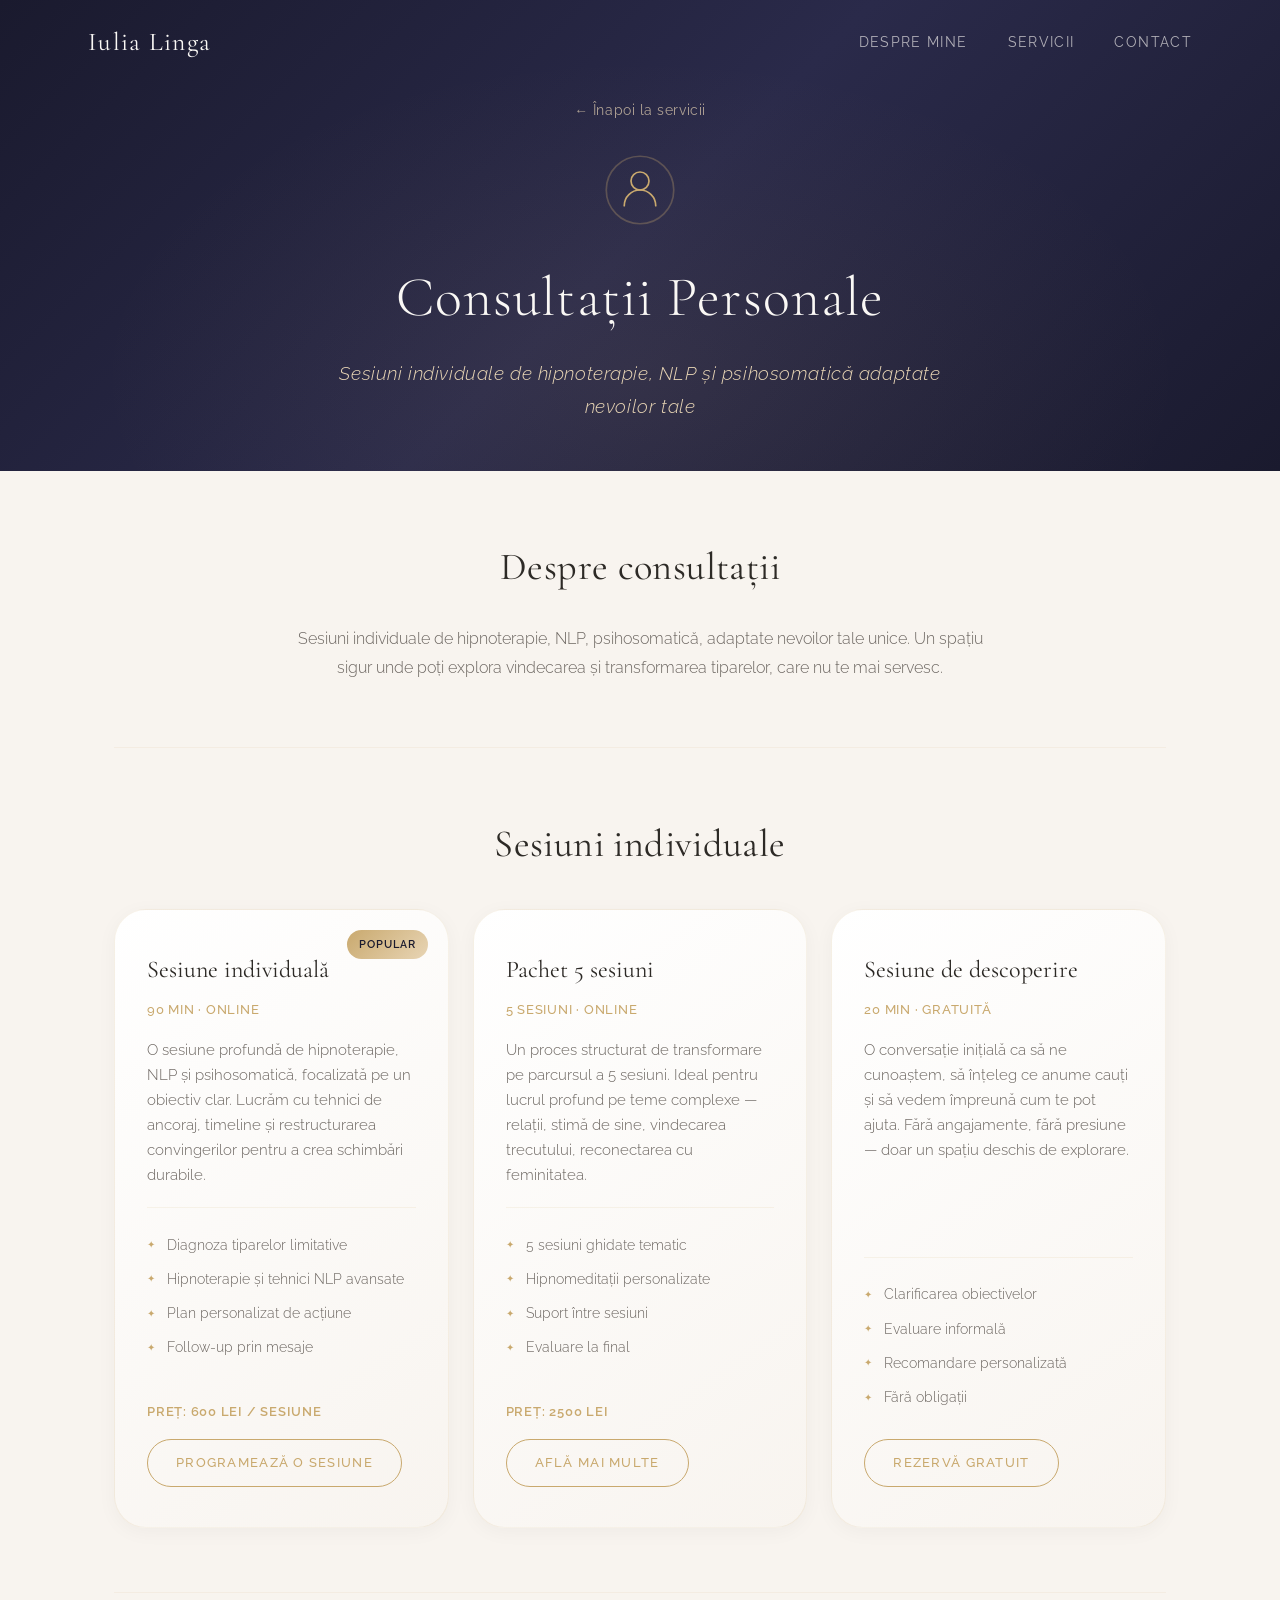
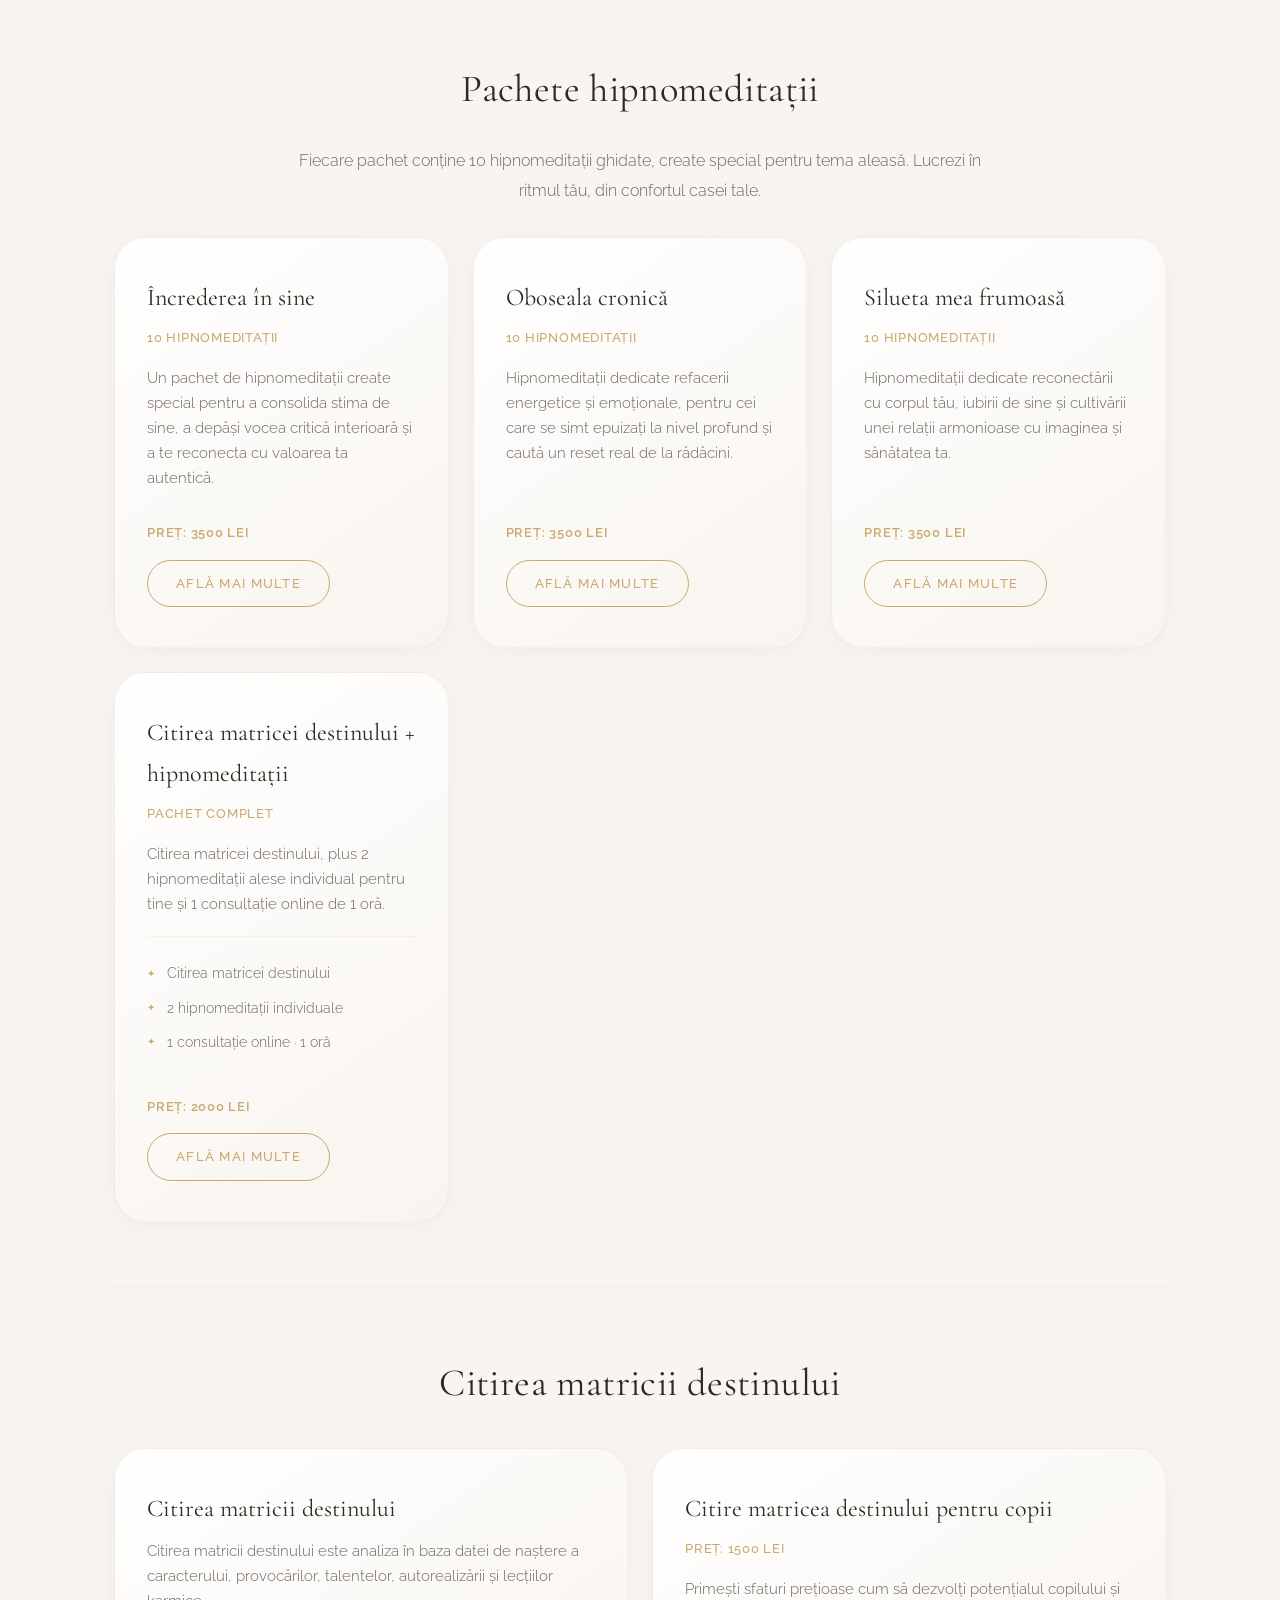
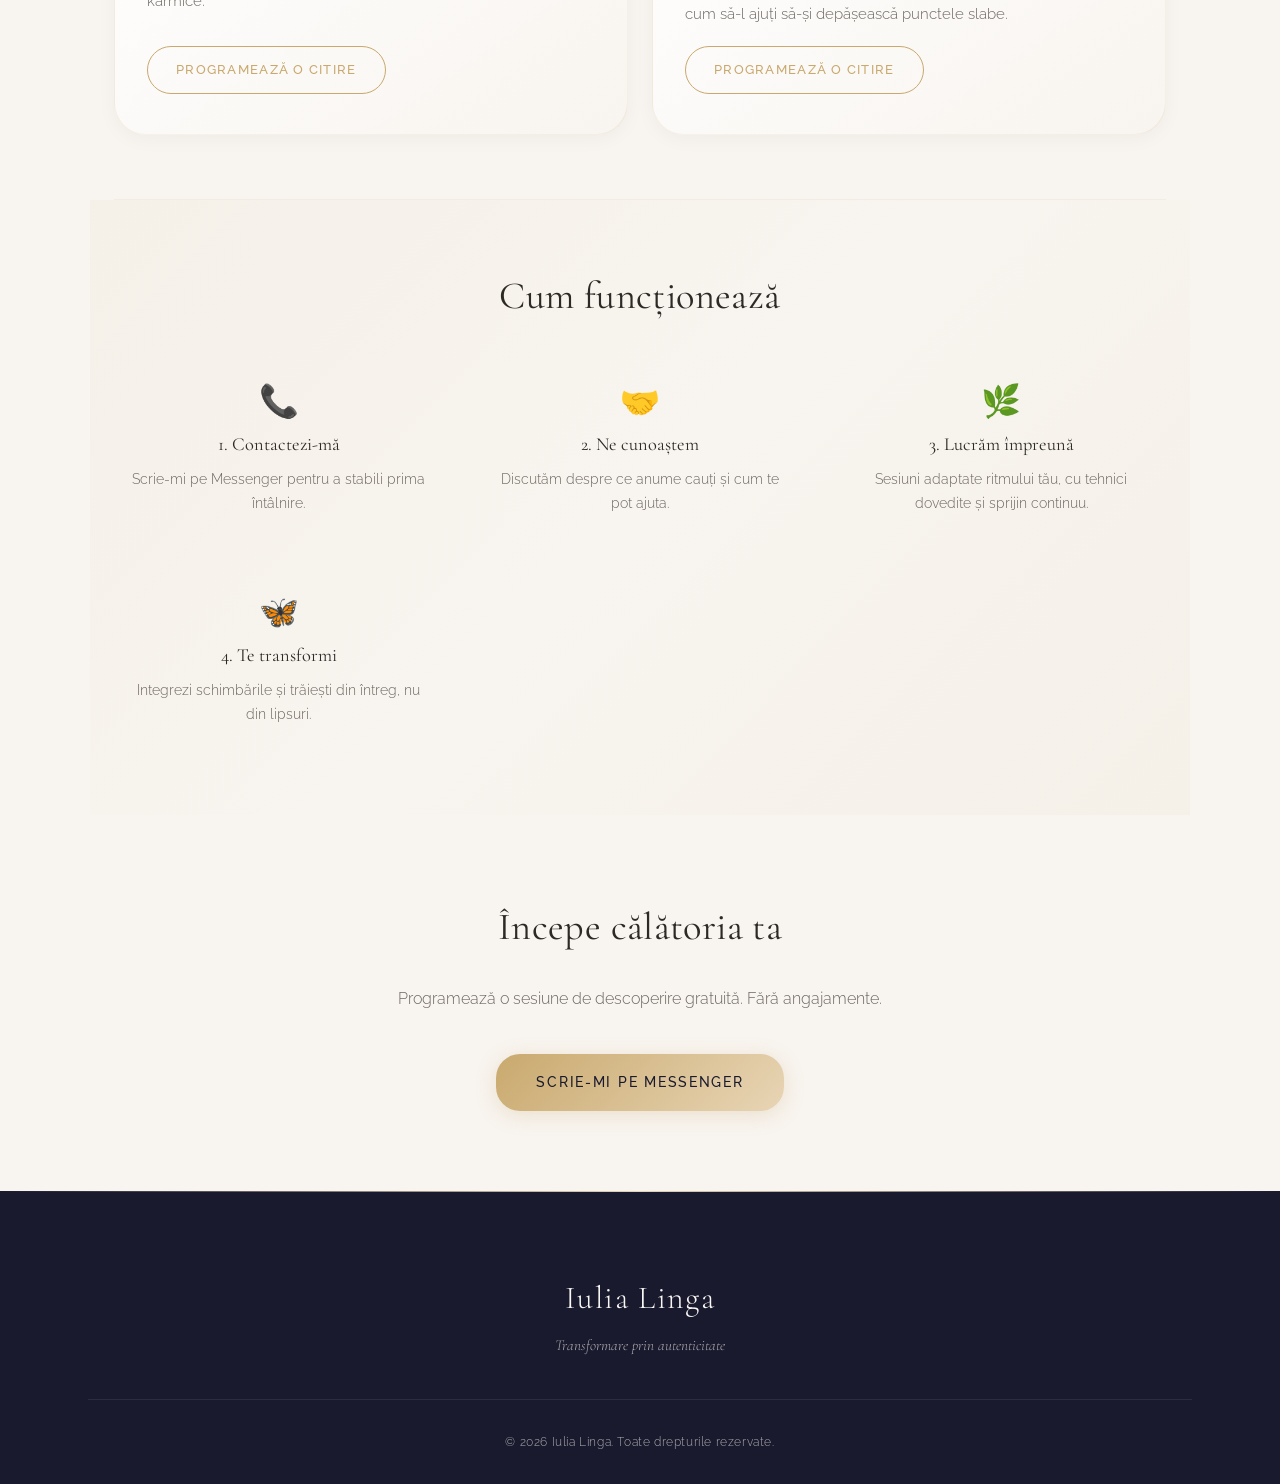
==== commit f2083b2b: "Full update: all pages revised" ====
--- a/consultatii.html
+++ b/consultatii.html
@@ -6,7 +6,7 @@
     <meta name="viewport" content="width=device-width, initial-scale=1.0">
     <title>Consultații Personale — Iulia Linga</title>
     <meta name="description"
-        content="Sesiuni individuale de coaching și NLP cu Iulia Linga. Transformare personală într-un spațiu sigur.">
+        content="Sesiuni individuale de hipnoterapie, NLP și psihosomatică cu Iulia Linga. Transformare personală într-un spațiu sigur.">
     <link rel="preconnect" href="https://fonts.googleapis.com">
     <link rel="preconnect" href="https://fonts.gstatic.com" crossorigin>
     <link
@@ -73,30 +73,31 @@
 
         <!-- Types of Sessions -->
         <section class="page-section animate-in">
-            <h2 class="page-section__heading">Tipuri de sesiuni</h2>
+            <h2 class="page-section__heading">Sesiuni individuale</h2>
 
             <div class="course-grid">
                 <div class="course-card">
                     <div class="course-card__badge">Popular</div>
                     <h3 class="course-card__title">Sesiune individuală</h3>
-                    <p class="course-card__duration">90 min · Online sau fizic</p>
-                    <p class="course-card__desc">
-                        O sesiune profundă de coaching și NLP, focalizată pe un obiectiv clar.
-                        Lucrăm cu tehnici de ancoraj, timeline, restructurarea convingerilor
-                        și reframming pentru a crea schimbări durabile.
+                    <p class="course-card__duration">90 min · Online</p>
+                    <p class="course-card__desc">
+                        O sesiune profundă de hipnoterapie, NLP și psihosomatică, focalizată pe un obiectiv clar.
+                        Lucrăm cu tehnici de ancoraj, timeline și restructurarea convingerilor
+                        pentru a crea schimbări durabile.
                     </p>
                     <ul class="course-card__features">
                         <li>Diagnoza tiparelor limitative</li>
-                        <li>Tehnici NLP avansate</li>
+                        <li>Hipnoterapie și tehnici NLP avansate</li>
                         <li>Plan personalizat de acțiune</li>
                         <li>Follow-up prin mesaje</li>
                     </ul>
+                    <p class="course-card__duration" style="margin-top:12px; font-weight:600;">Preț: 600 lei / sesiune</p>
                     <a href="index.html#contact" class="course-card__cta">Programează o sesiune</a>
                 </div>
 
                 <div class="course-card">
-                    <h3 class="course-card__title">Pachet transformare</h3>
-                    <p class="course-card__duration">5 sesiuni · 3 luni</p>
+                    <h3 class="course-card__title">Pachet 5 sesiuni</h3>
+                    <p class="course-card__duration">5 sesiuni · Online</p>
                     <p class="course-card__desc">
                         Un proces structurat de transformare pe parcursul a 5 sesiuni.
                         Ideal pentru lucrul profund pe teme complexe — relații, stimă de sine,
@@ -104,19 +105,20 @@
                     </p>
                     <ul class="course-card__features">
                         <li>5 sesiuni ghidate tematic</li>
-                        <li>Meditații personalizate</li>
+                        <li>Hipnomeditații personalizate</li>
                         <li>Suport între sesiuni</li>
                         <li>Evaluare la final</li>
                     </ul>
+                    <p class="course-card__duration" style="margin-top:12px; font-weight:600;">Preț: 2500 lei</p>
                     <a href="index.html#contact" class="course-card__cta">Află mai multe</a>
                 </div>
 
                 <div class="course-card">
                     <h3 class="course-card__title">Sesiune de descoperire</h3>
-                    <p class="course-card__duration">45 min · Gratuită</p>
+                    <p class="course-card__duration">20 min · Gratuită</p>
                     <p class="course-card__desc">
                         O conversație inițială ca să ne cunoaștem, să înțeleg ce anume cauți
-                        și să vedem împreună dacă suntem un match bun. Fără angajamente,
+                        și să vedem împreună cum te pot ajuta. Fără angajamente,
                         fără presiune — doar un spațiu deschis de explorare.
                     </p>
                     <ul class="course-card__features">
@@ -133,21 +135,57 @@
         <!-- Pachete hipnomeditații -->
         <section class="page-section animate-in">
             <h2 class="page-section__heading">Pachete hipnomeditații</h2>
+            <p class="page-section__text">
+                Fiecare pachet conține 10 hipnomeditații ghidate, create special pentru tema aleasă.
+                Lucrezi în ritmul tău, din confortul casei tale.
+            </p>
             <div class="course-grid">
                 <div class="course-card">
                     <h3 class="course-card__title">Încrederea în sine</h3>
+                    <p class="course-card__duration">10 hipnomeditații</p>
                     <p class="course-card__desc">
                         Un pachet de hipnomeditații create special pentru a consolida stima de sine,
                         a depăși vocea critică interioară și a te reconecta cu valoarea ta autentică.
                     </p>
-                    <a href="index.html#contact" class="course-card__cta">Află mai multe</a>
-                </div>
+                    <p class="course-card__duration" style="margin-top:12px; font-weight:600;">Preț: 3500 lei</p>
+                    <a href="index.html#contact" class="course-card__cta">Află mai multe</a>
+                </div>
+
                 <div class="course-card">
                     <h3 class="course-card__title">Oboseala cronică</h3>
+                    <p class="course-card__duration">10 hipnomeditații</p>
                     <p class="course-card__desc">
                         Hipnomeditații dedicate refacerii energetice și emoționale, pentru cei care
                         se simt epuizați la nivel profund și caută un reset real de la rădăcini.
                     </p>
+                    <p class="course-card__duration" style="margin-top:12px; font-weight:600;">Preț: 3500 lei</p>
+                    <a href="index.html#contact" class="course-card__cta">Află mai multe</a>
+                </div>
+
+                <div class="course-card">
+                    <h3 class="course-card__title">Silueta mea frumoasă</h3>
+                    <p class="course-card__duration">10 hipnomeditații</p>
+                    <p class="course-card__desc">
+                        Hipnomeditații dedicate reconectării cu corpul tău, iubirii de sine și
+                        cultivării unei relații armonioase cu imaginea și sănătatea ta.
+                    </p>
+                    <p class="course-card__duration" style="margin-top:12px; font-weight:600;">Preț: 3500 lei</p>
+                    <a href="index.html#contact" class="course-card__cta">Află mai multe</a>
+                </div>
+
+                <div class="course-card">
+                    <h3 class="course-card__title">Citirea matricei destinului + hipnomeditații</h3>
+                    <p class="course-card__duration">Pachet complet</p>
+                    <p class="course-card__desc">
+                        Citirea matricei destinului, plus 2 hipnomeditații alese individual pentru tine
+                        și 1 consultație online de 1 oră.
+                    </p>
+                    <ul class="course-card__features">
+                        <li>Citirea matricei destinului</li>
+                        <li>2 hipnomeditații individuale</li>
+                        <li>1 consultație online · 1 oră</li>
+                    </ul>
+                    <p class="course-card__duration" style="margin-top:12px; font-weight:600;">Preț: 2000 lei</p>
                     <a href="index.html#contact" class="course-card__cta">Află mai multe</a>
                 </div>
             </div>
@@ -165,8 +203,9 @@
                     </p>
                     <a href="index.html#contact" class="course-card__cta">Programează o citire</a>
                 </div>
-                <div class="course-card">
-                    <h3 class="course-card__title">Citirea matricii destinului pentru copii</h3>
+
+                <div class="course-card">
+                    <h3 class="course-card__title">Citire matricea destinului pentru copii</h3>
                     <p class="course-card__duration">Preț: 1500 lei</p>
                     <p class="course-card__desc">
                         Primești sfaturi prețioase cum să dezvolți potențialul copilului și cum să-l
@@ -184,7 +223,7 @@
                 <div class="benefit">
                     <div class="benefit__icon">📞</div>
                     <h4 class="benefit__title">1. Contactezi-mă</h4>
-                    <p class="benefit__text">Scrie-mi pe Messenger sau sună pentru a stabili prima întâlnire.</p>
+                    <p class="benefit__text">Scrie-mi pe Messenger pentru a stabili prima întâlnire.</p>
                 </div>
                 <div class="benefit">
                     <div class="benefit__icon">🤝</div>
@@ -230,4 +269,4 @@
     <script src="script.js"></script>
 </body>
 
-</html>+</html>
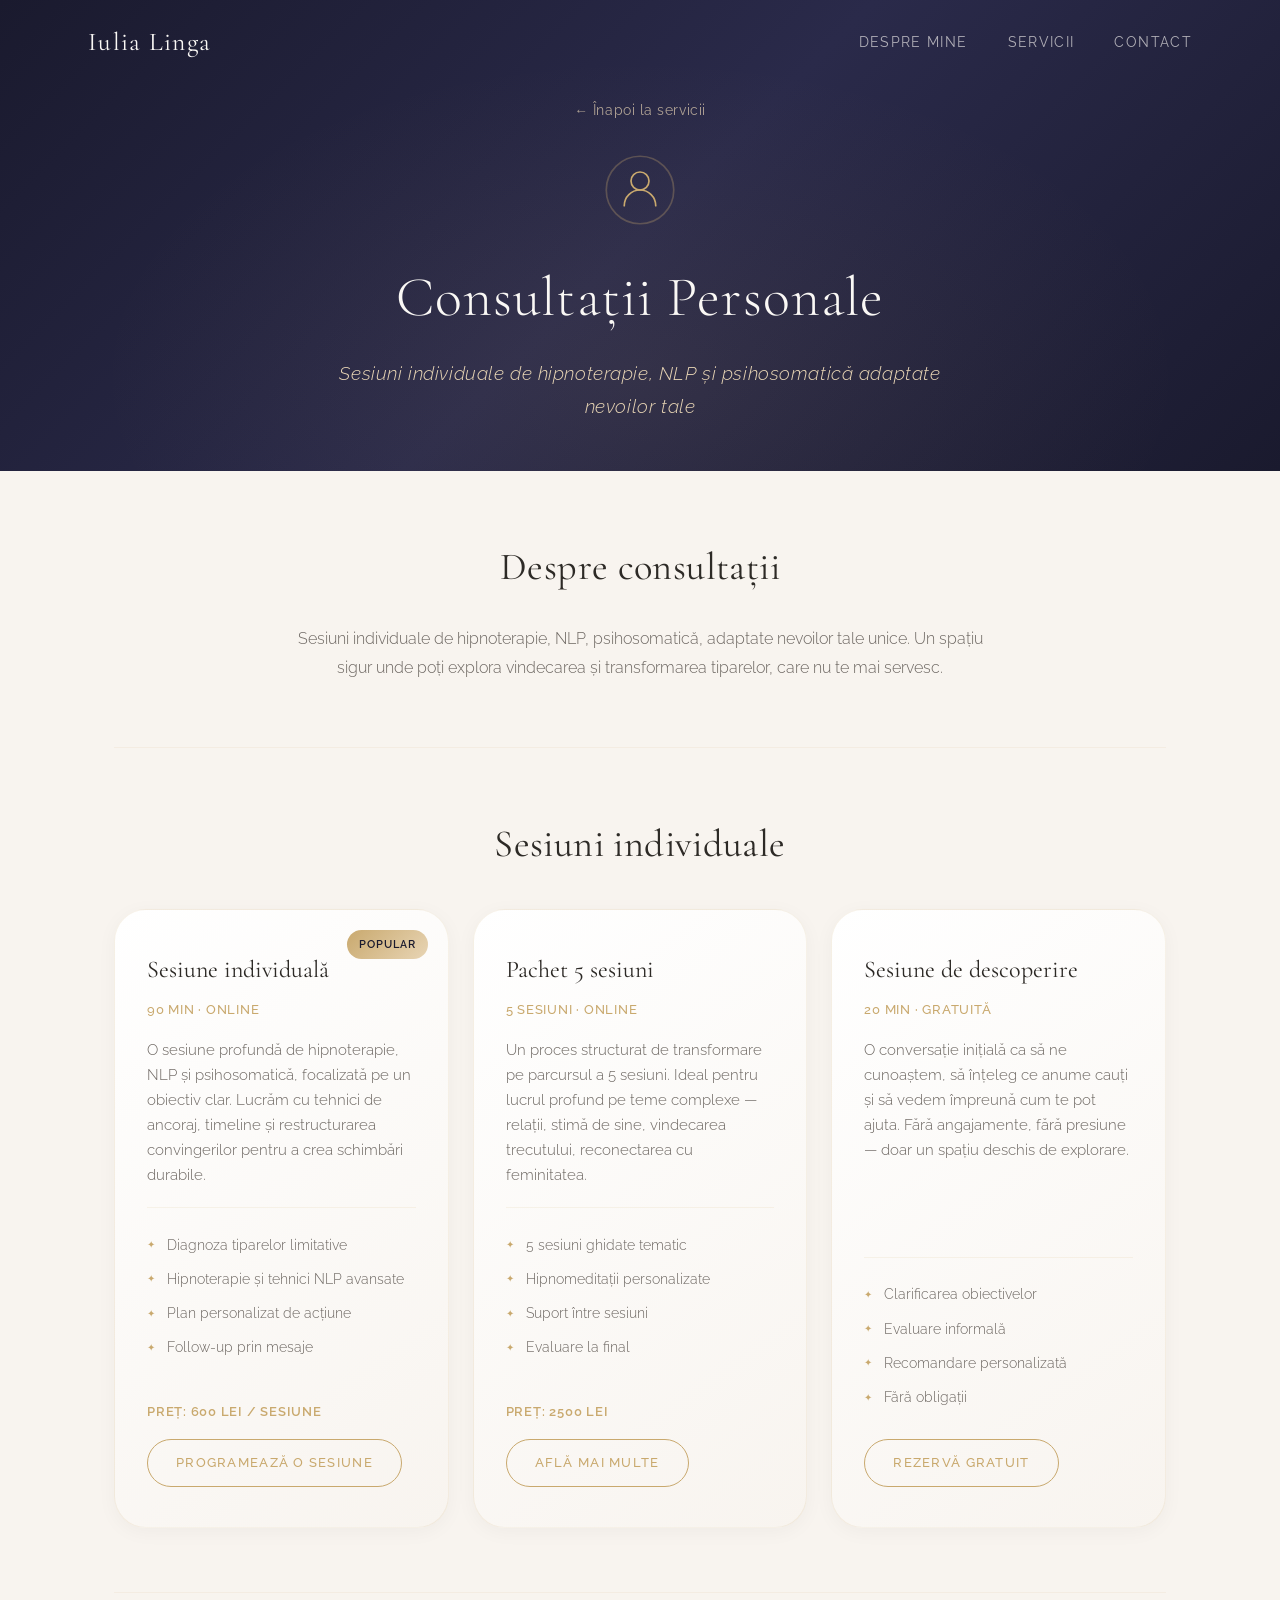
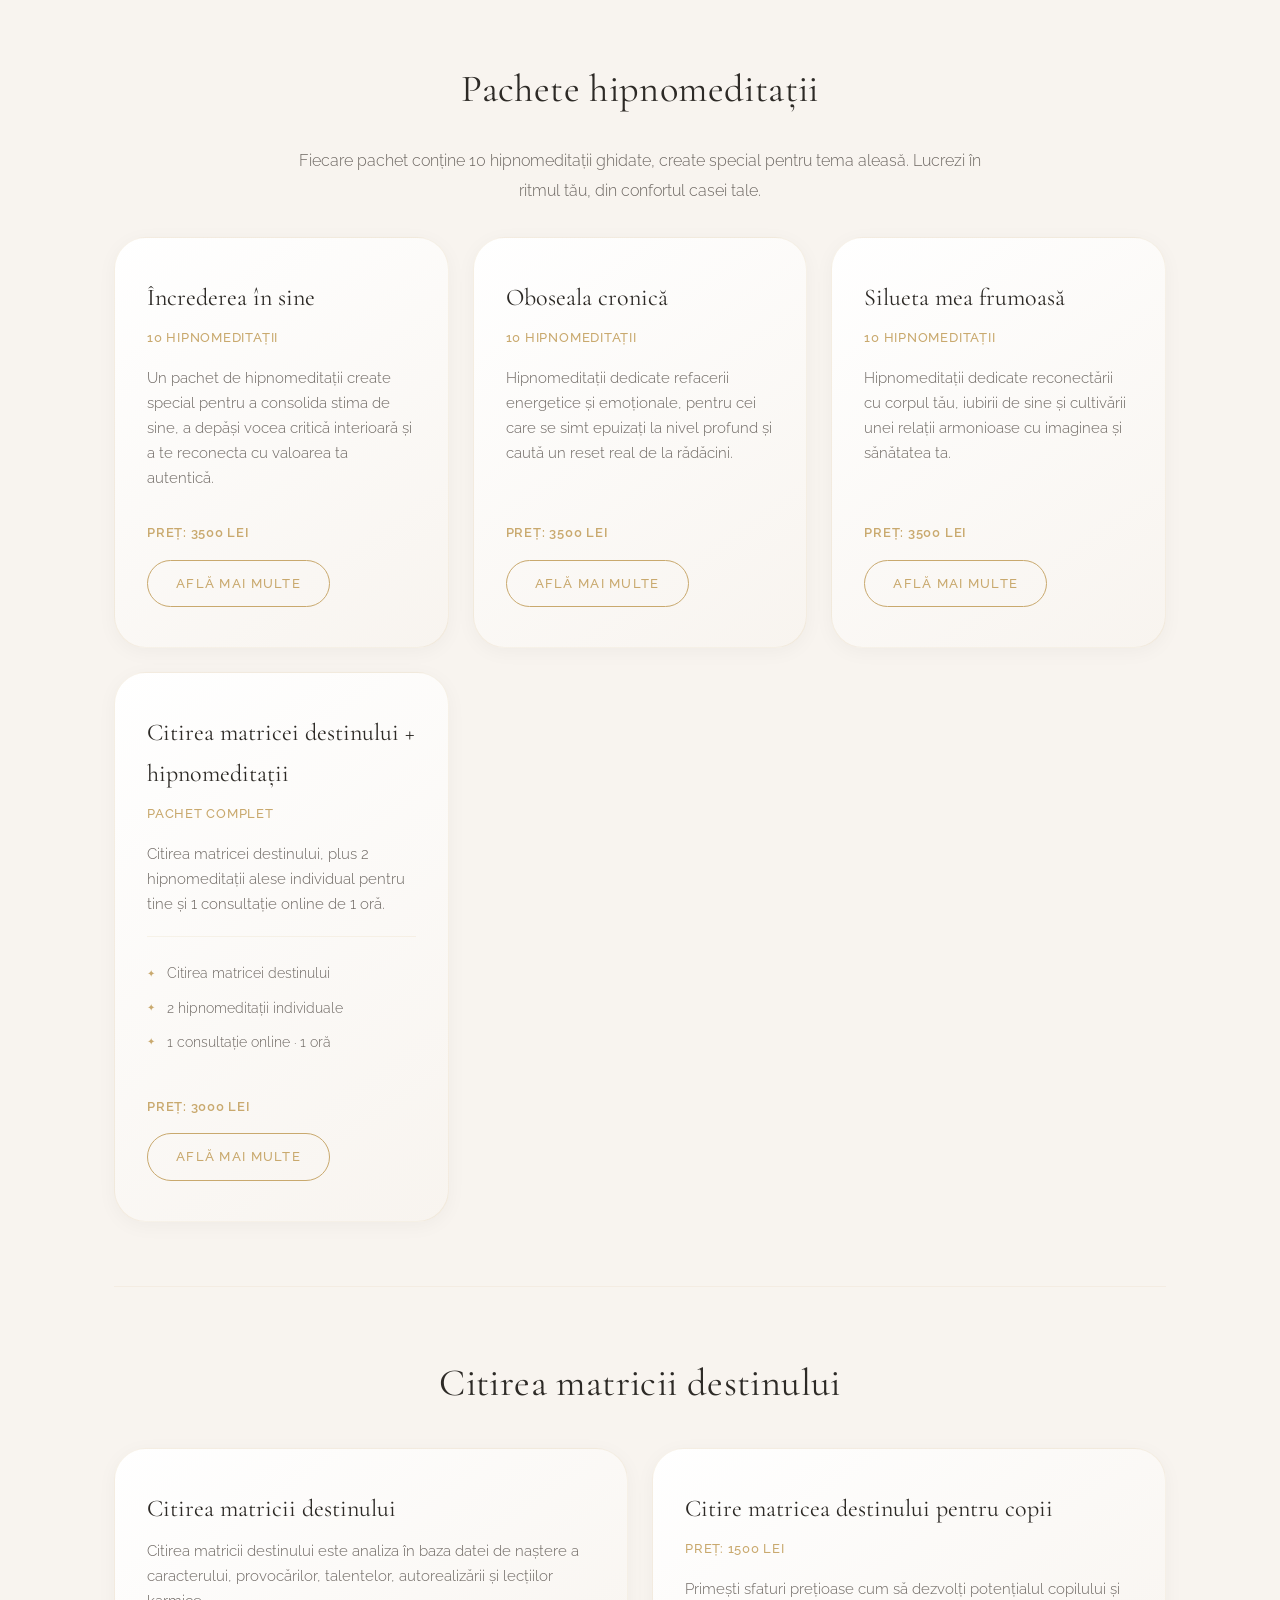
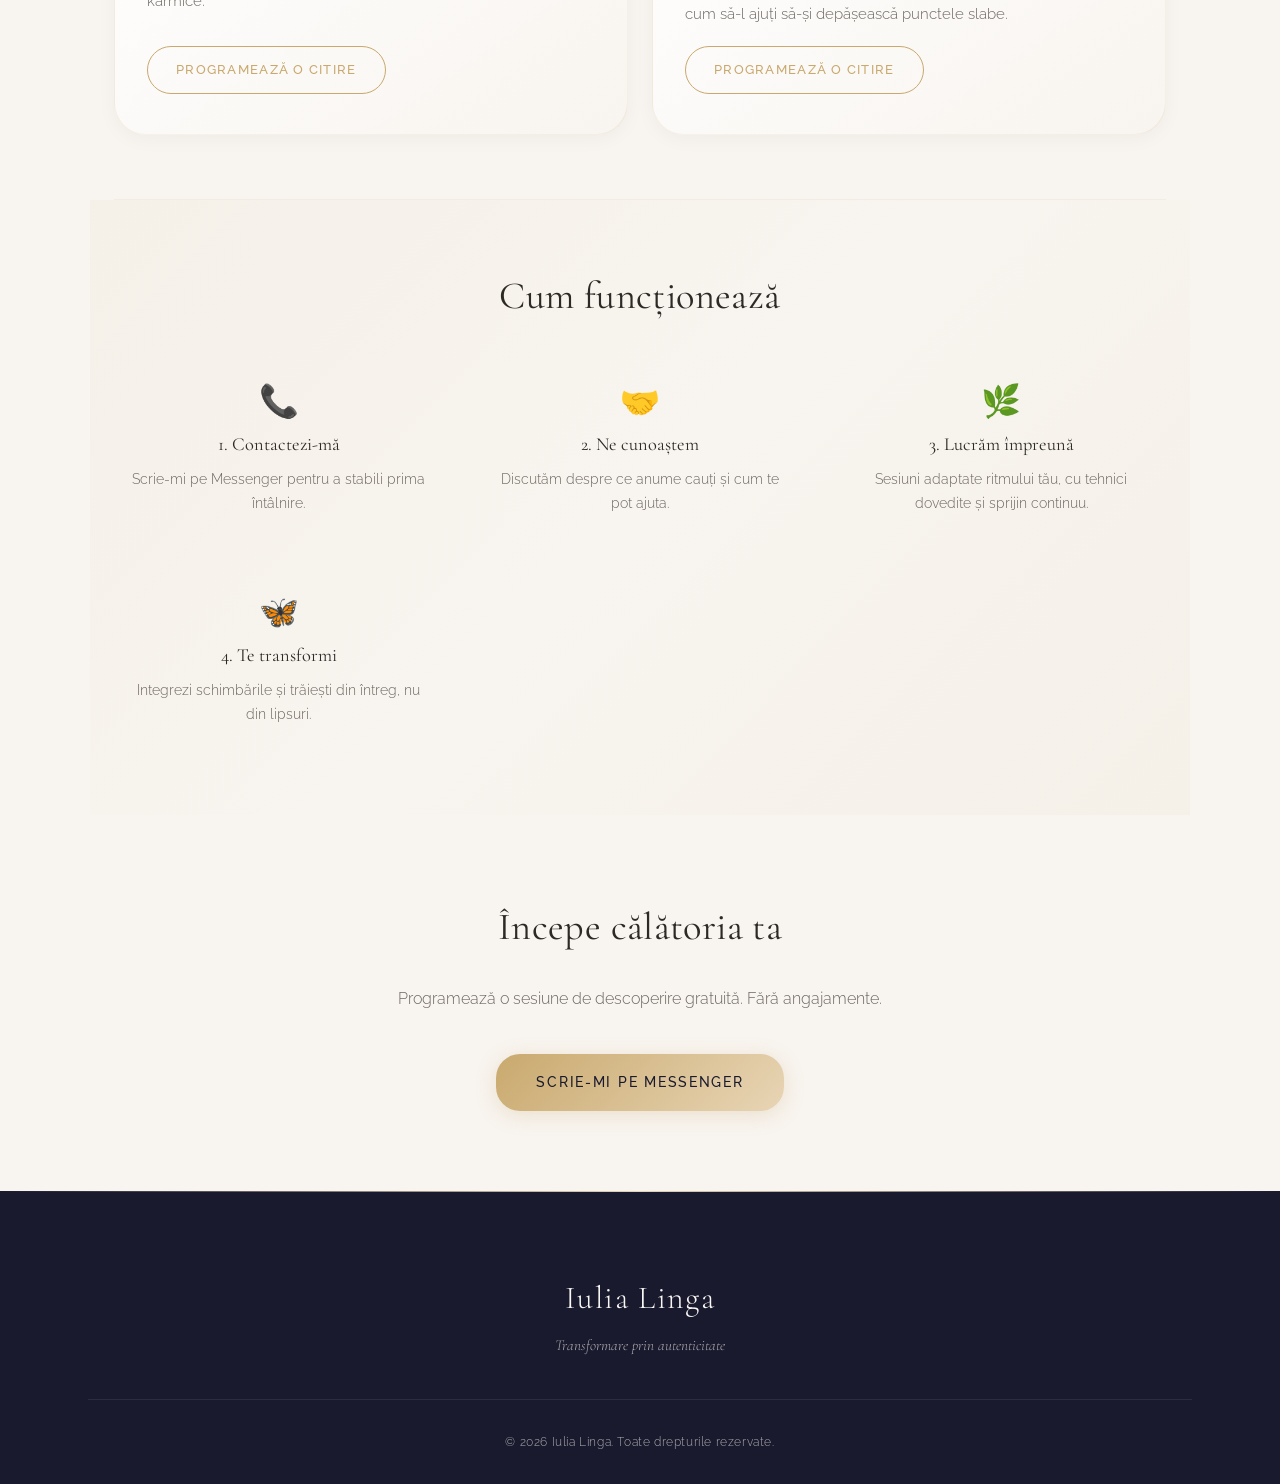
==== commit 8eeb8db9: "Update price to 3000 lei" ====
--- a/consultatii.html
+++ b/consultatii.html
@@ -185,7 +185,7 @@
                         <li>2 hipnomeditații individuale</li>
                         <li>1 consultație online · 1 oră</li>
                     </ul>
-                    <p class="course-card__duration" style="margin-top:12px; font-weight:600;">Preț: 2000 lei</p>
+                    <p class="course-card__duration" style="margin-top:12px; font-weight:600;">Preț: 3000 lei</p>
                     <a href="index.html#contact" class="course-card__cta">Află mai multe</a>
                 </div>
             </div>
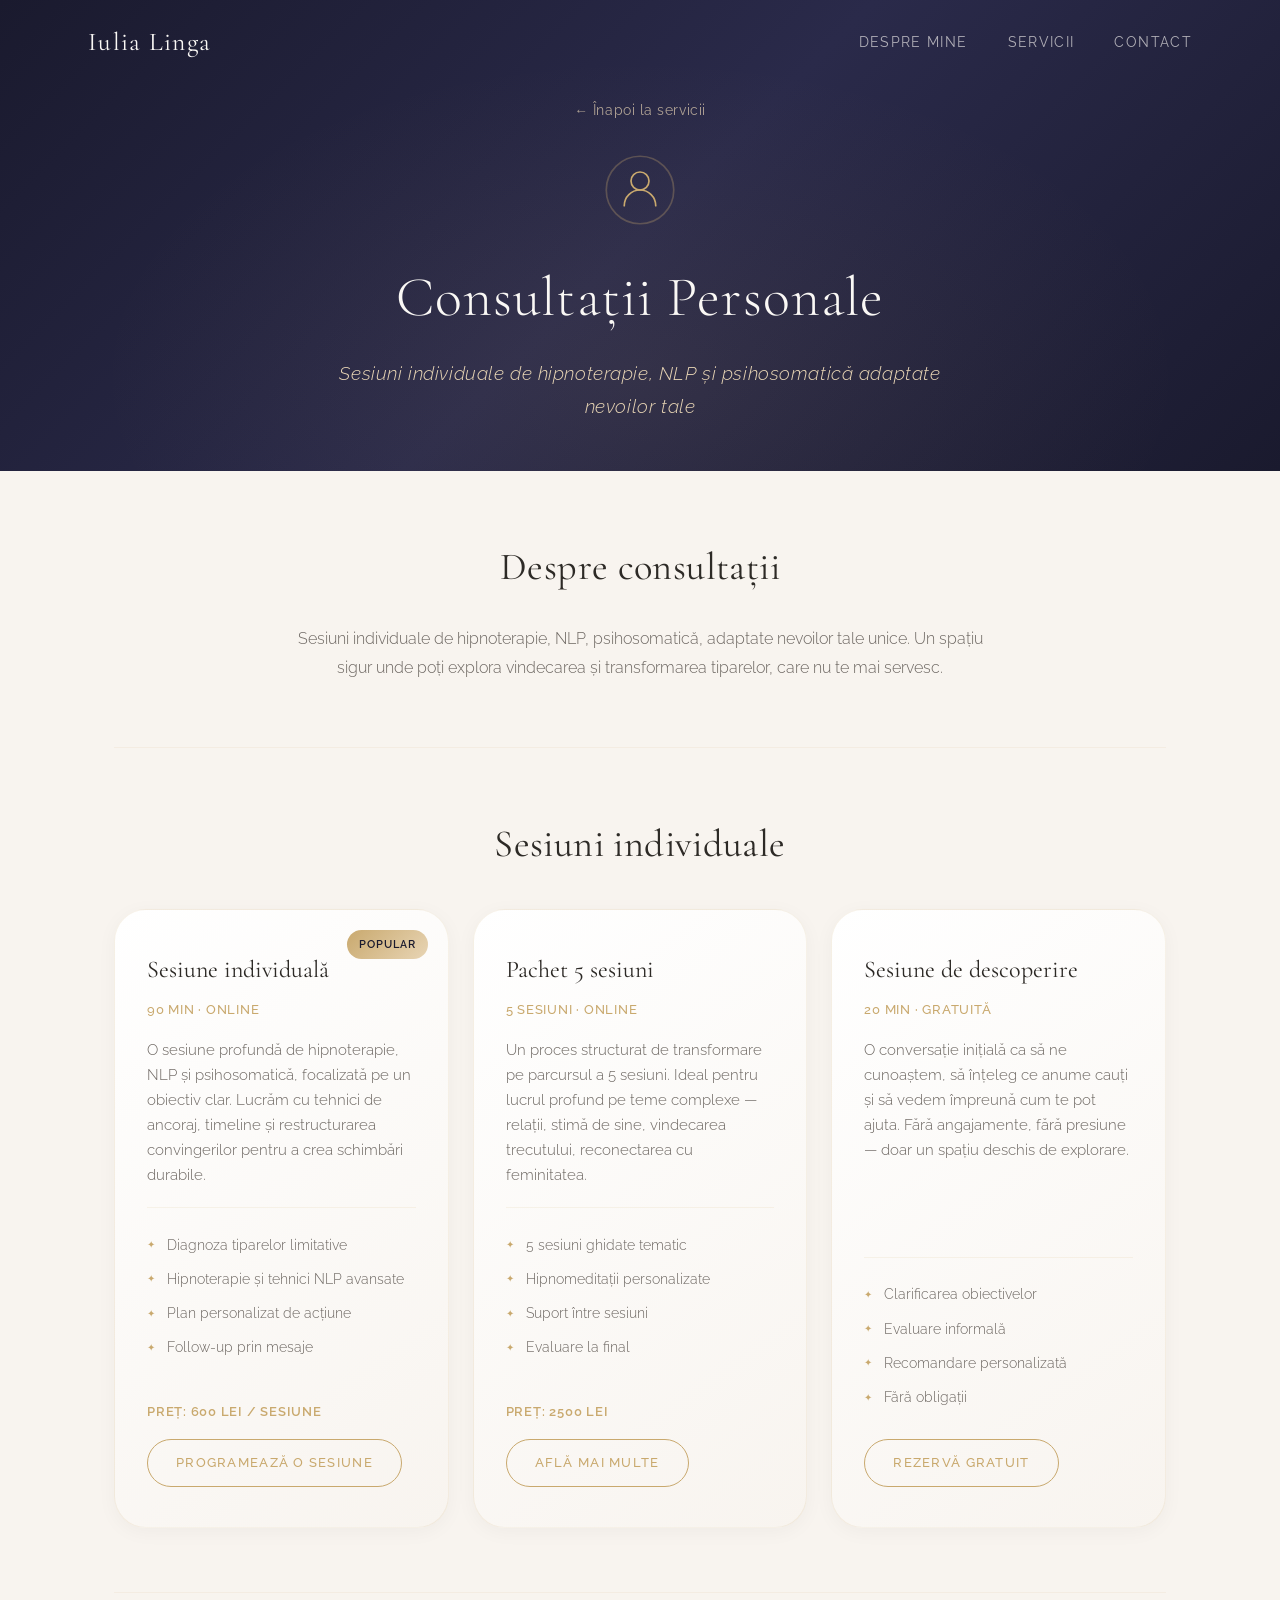
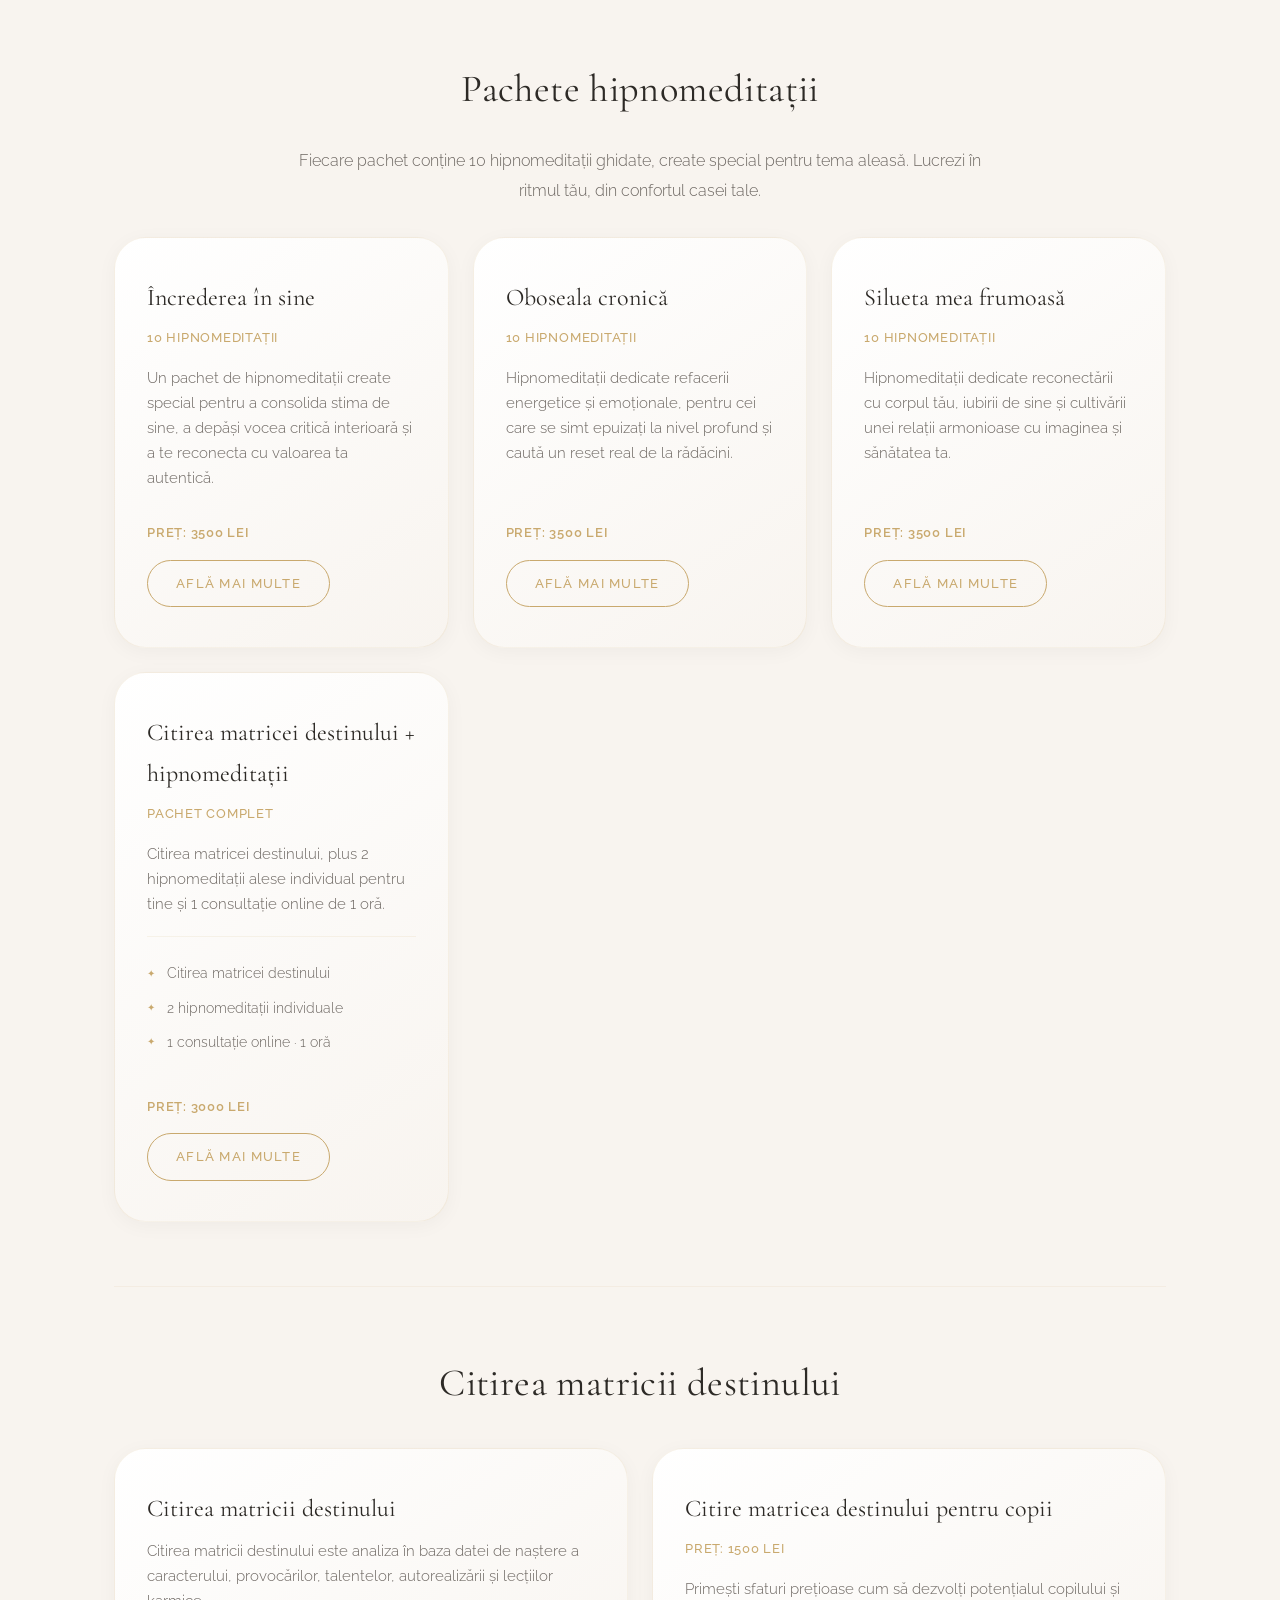
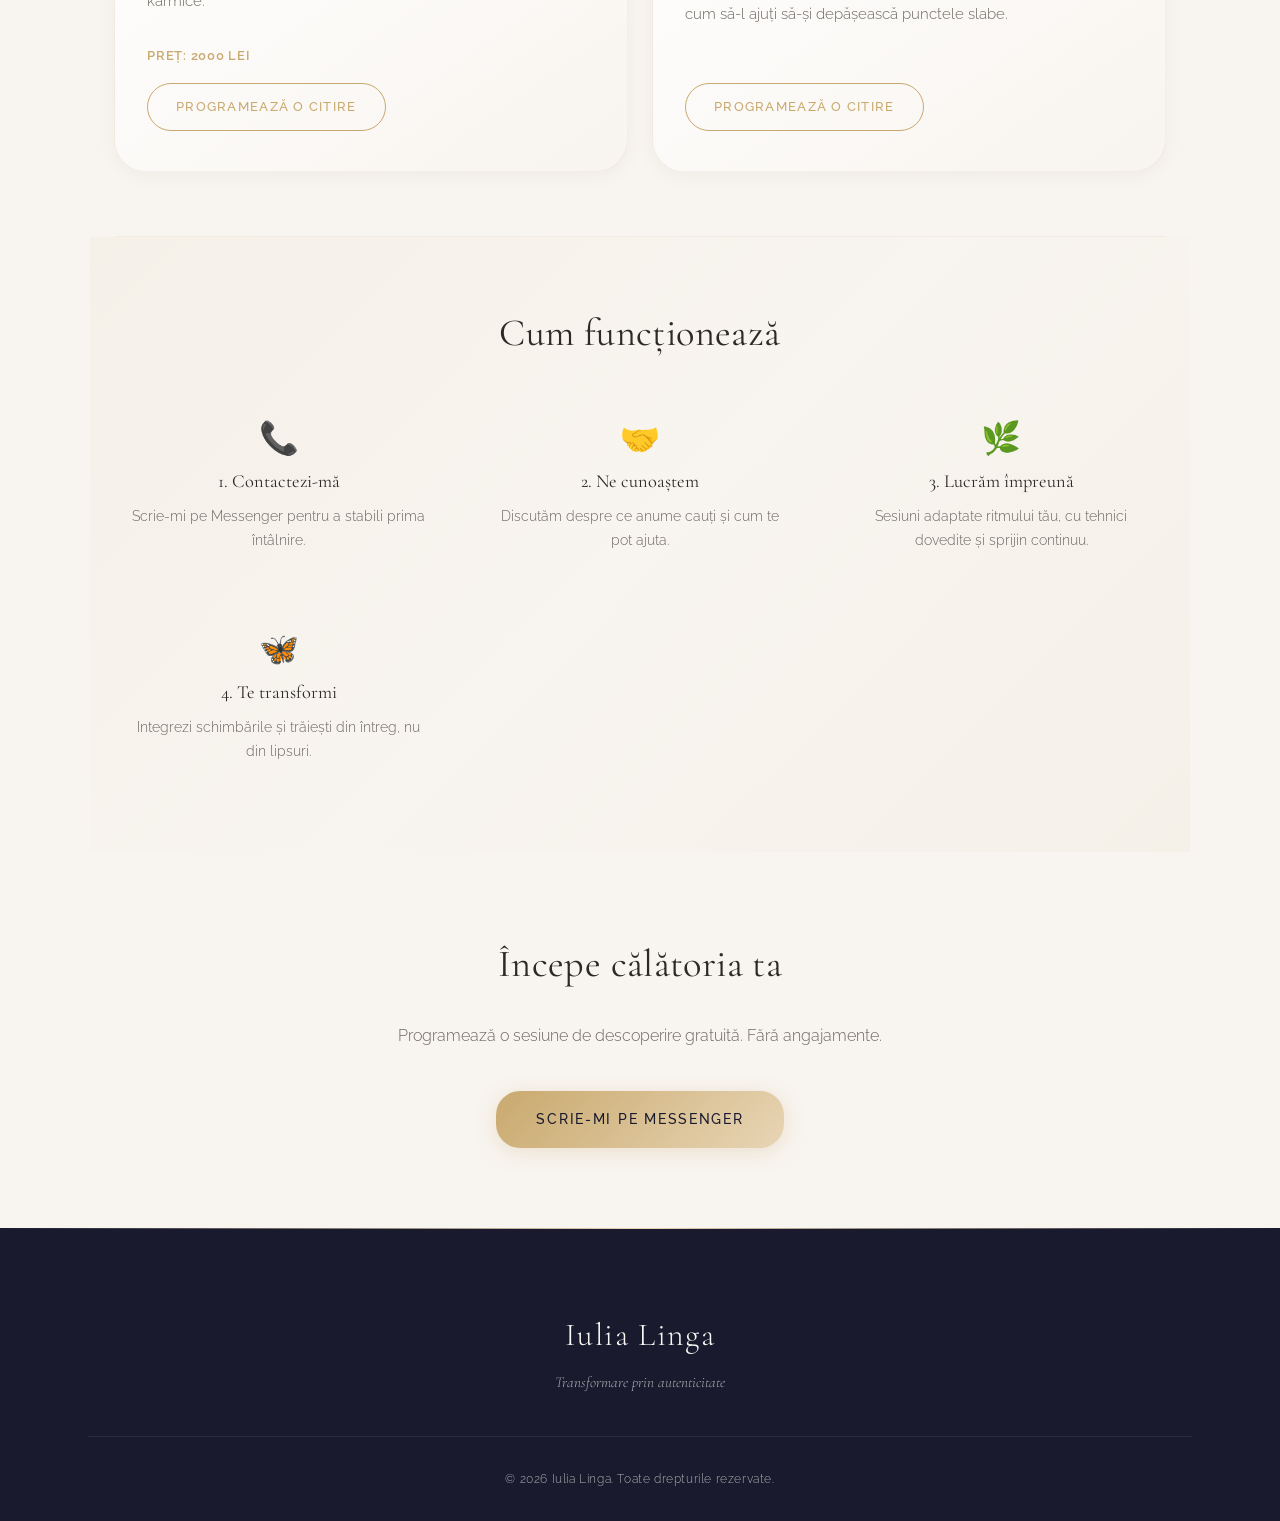
==== commit 9e1f029c: "Add price 2000 lei for citirea matricii destinului" ====
--- a/consultatii.html
+++ b/consultatii.html
@@ -201,6 +201,7 @@
                         Citirea matricii destinului este analiza în baza datei de naștere a caracterului,
                         provocărilor, talentelor, autorealizării și lecțiilor karmice.
                     </p>
+                    <p class="course-card__duration" style="margin-top:12px; font-weight:600;">Preț: 2000 lei</p>
                     <a href="index.html#contact" class="course-card__cta">Programează o citire</a>
                 </div>
 
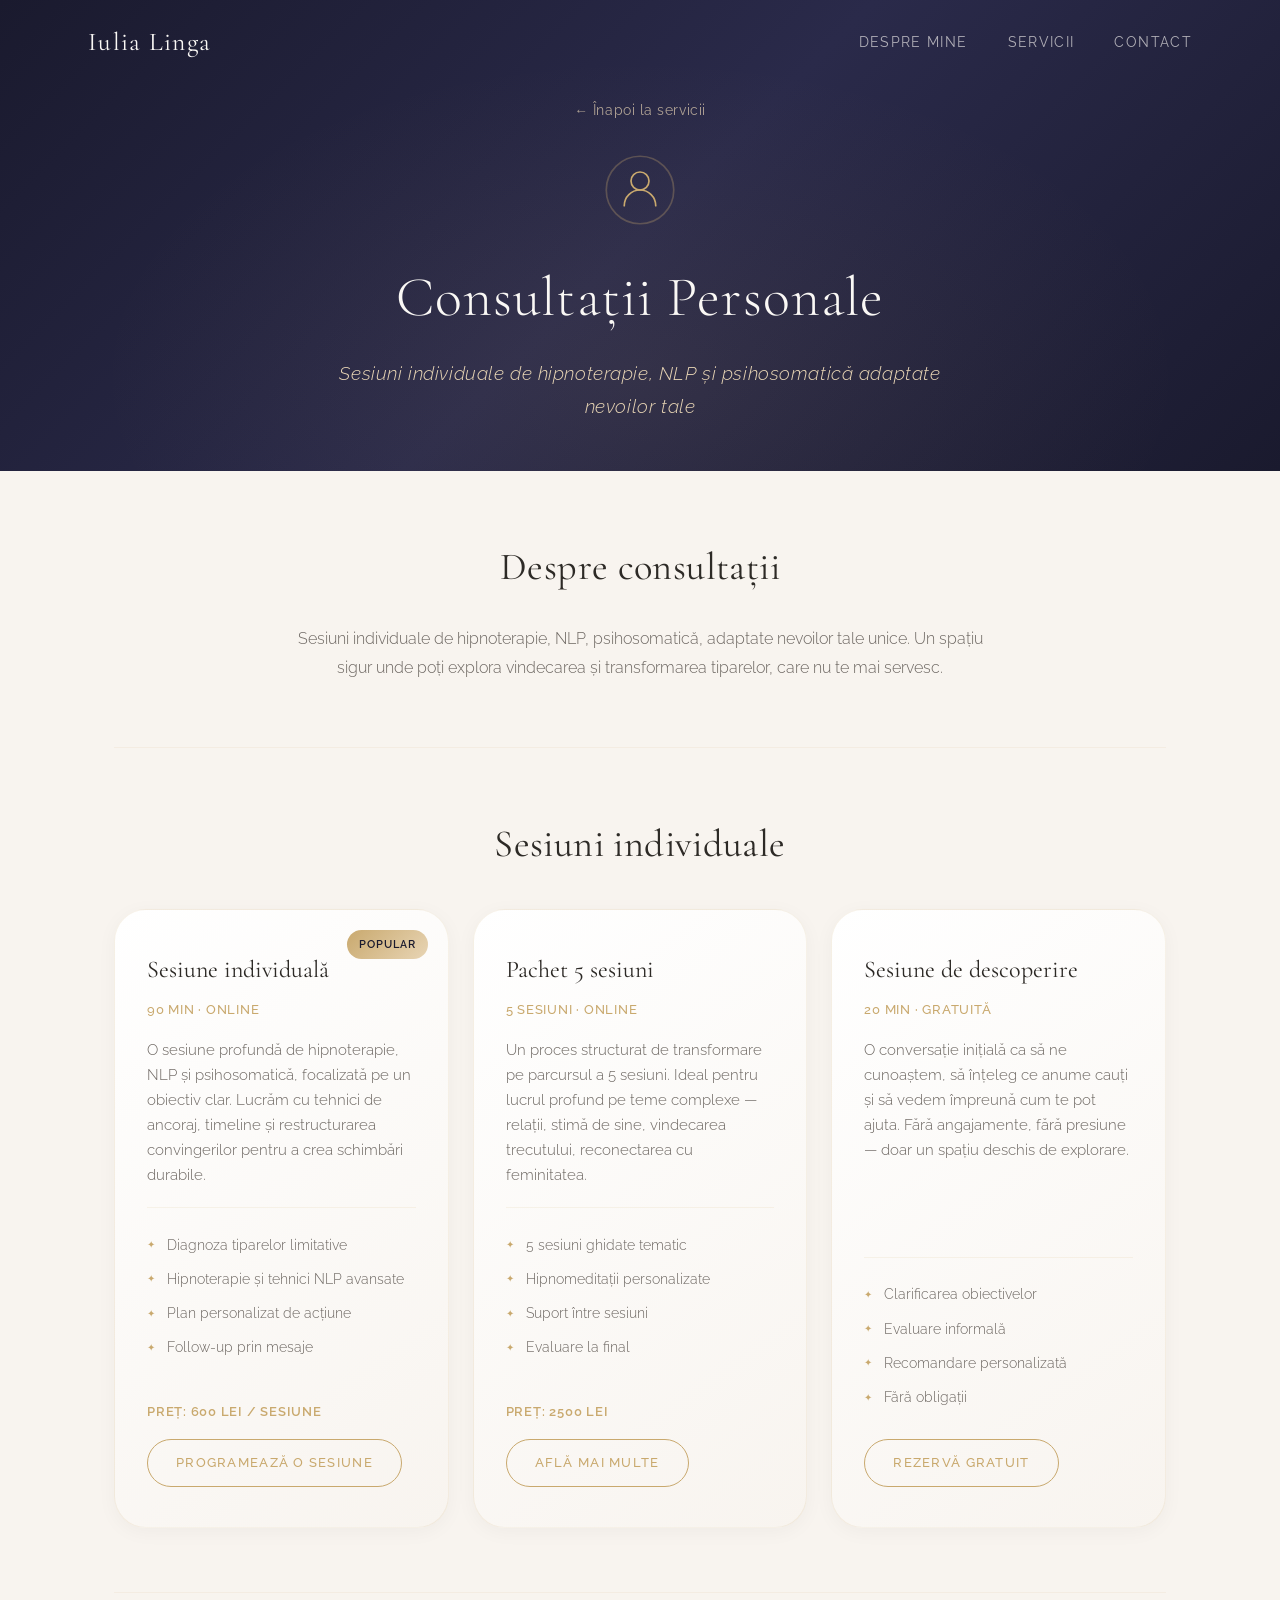
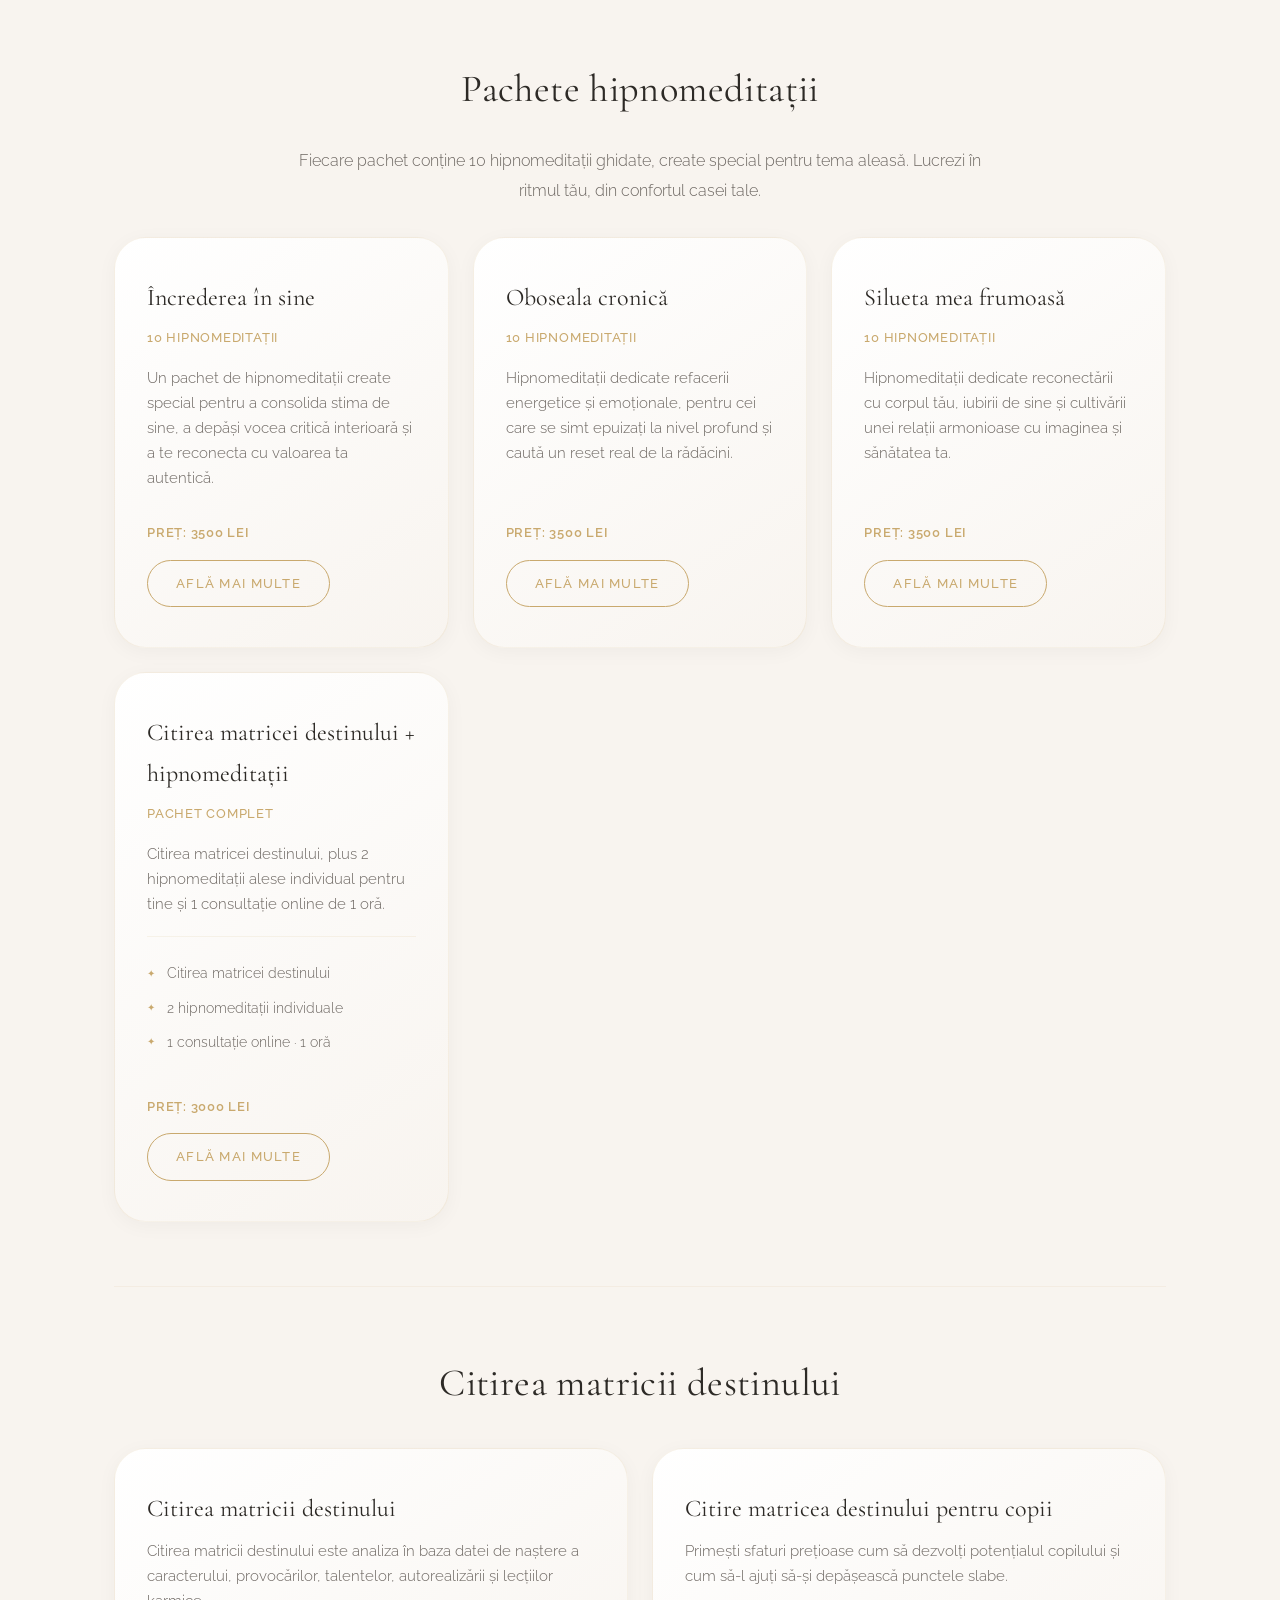
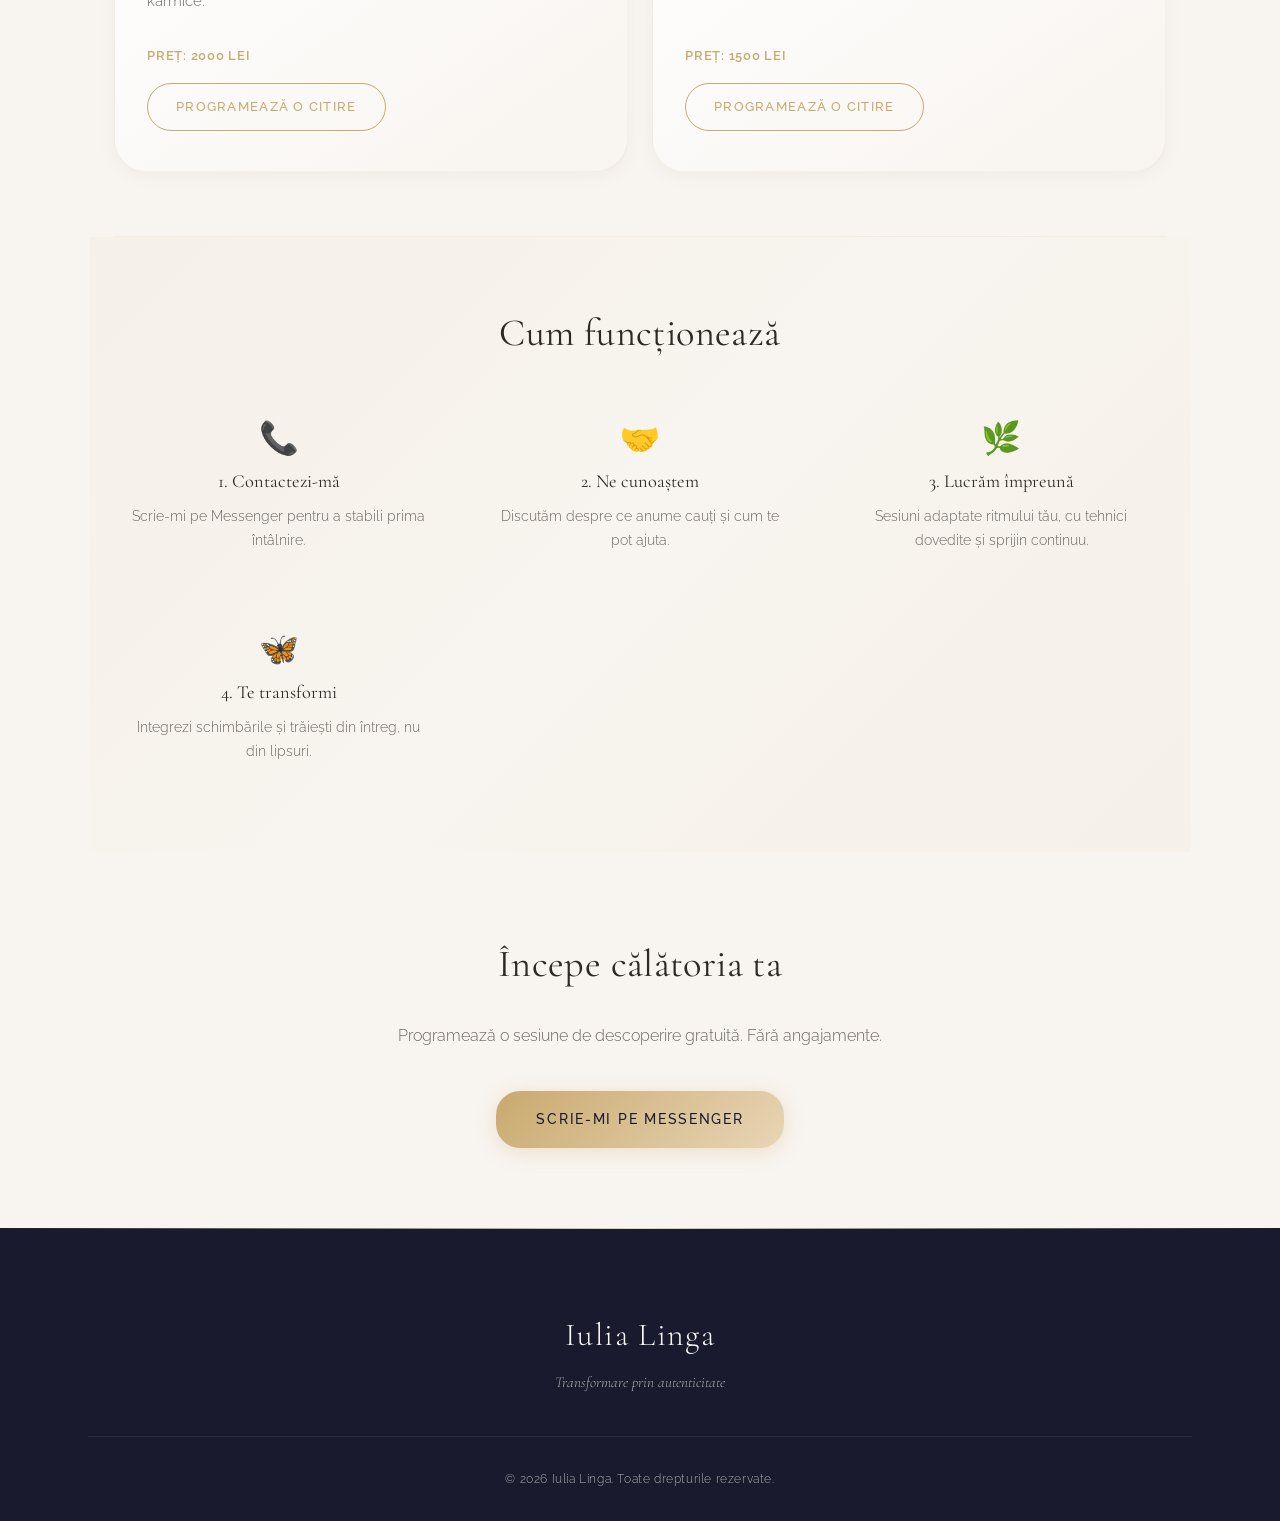
==== commit feaaff40: "Move kids price to bottom to match style" ====
--- a/consultatii.html
+++ b/consultatii.html
@@ -207,11 +207,11 @@
 
                 <div class="course-card">
                     <h3 class="course-card__title">Citire matricea destinului pentru copii</h3>
-                    <p class="course-card__duration">Preț: 1500 lei</p>
                     <p class="course-card__desc">
                         Primești sfaturi prețioase cum să dezvolți potențialul copilului și cum să-l
                         ajuți să-și depășească punctele slabe.
                     </p>
+                    <p class="course-card__duration" style="margin-top:12px; font-weight:600;">Preț: 1500 lei</p>
                     <a href="index.html#contact" class="course-card__cta">Programează o citire</a>
                 </div>
             </div>
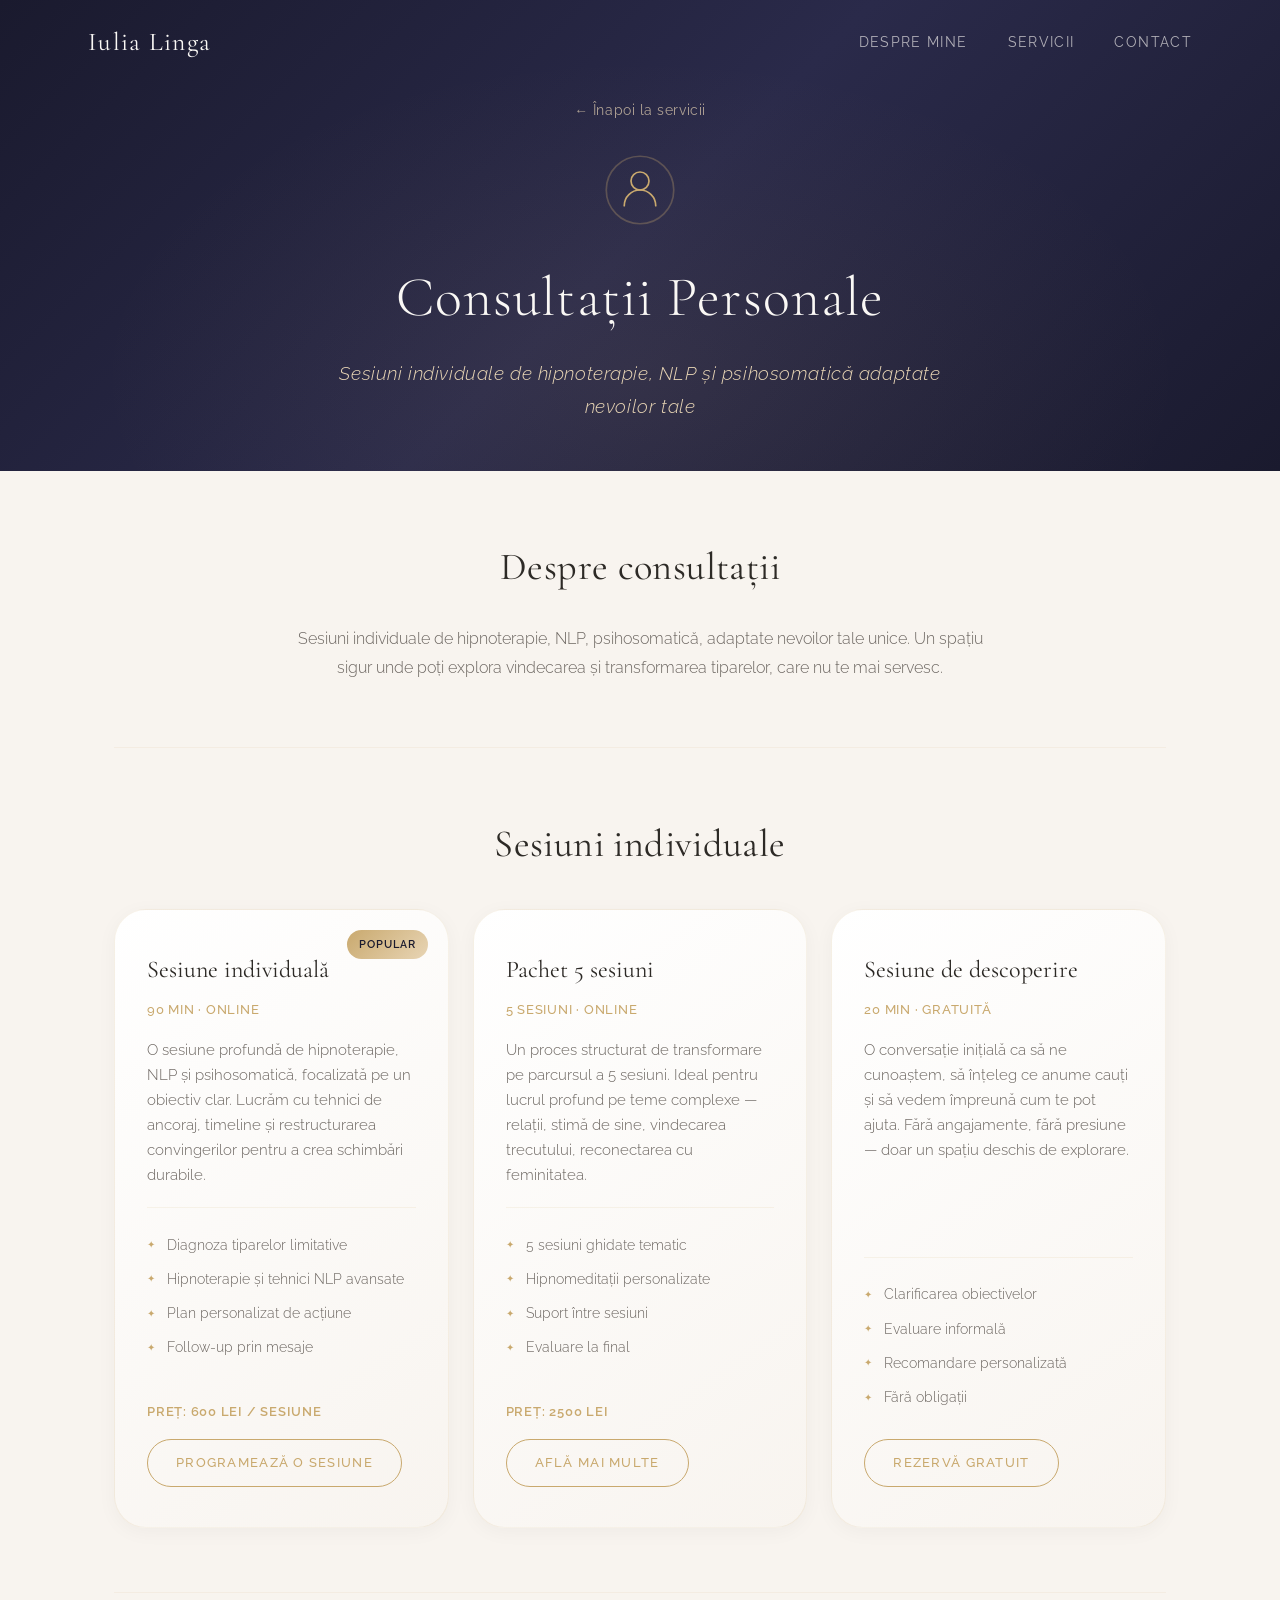
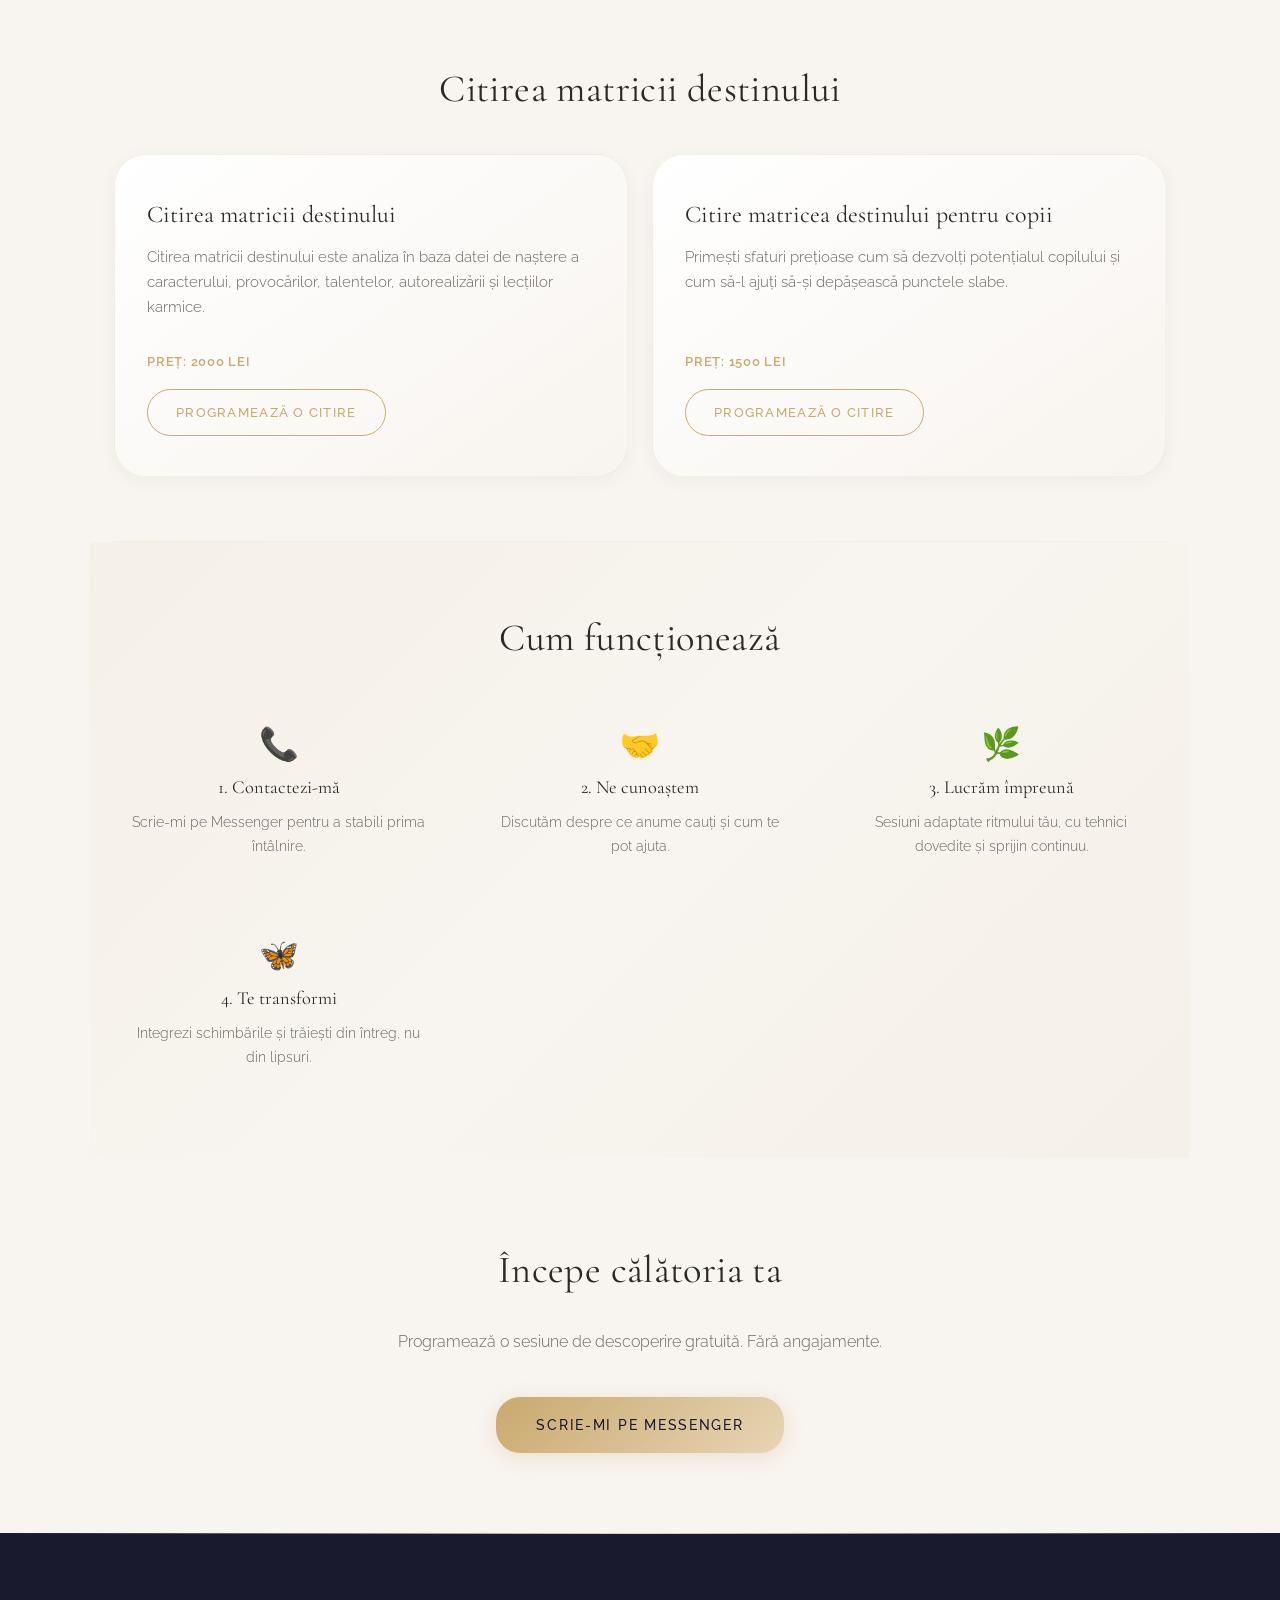
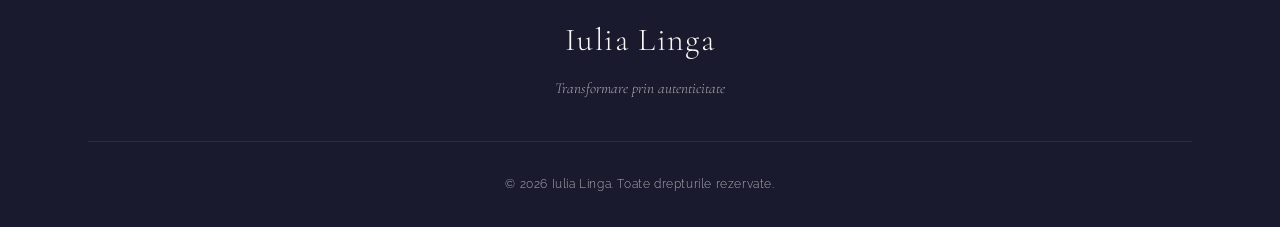
==== commit e73854d2: "Remove pachete hipnomeditatii section" ====
--- a/consultatii.html
+++ b/consultatii.html
@@ -132,65 +132,6 @@
             </div>
         </section>
 
-        <!-- Pachete hipnomeditații -->
-        <section class="page-section animate-in">
-            <h2 class="page-section__heading">Pachete hipnomeditații</h2>
-            <p class="page-section__text">
-                Fiecare pachet conține 10 hipnomeditații ghidate, create special pentru tema aleasă.
-                Lucrezi în ritmul tău, din confortul casei tale.
-            </p>
-            <div class="course-grid">
-                <div class="course-card">
-                    <h3 class="course-card__title">Încrederea în sine</h3>
-                    <p class="course-card__duration">10 hipnomeditații</p>
-                    <p class="course-card__desc">
-                        Un pachet de hipnomeditații create special pentru a consolida stima de sine,
-                        a depăși vocea critică interioară și a te reconecta cu valoarea ta autentică.
-                    </p>
-                    <p class="course-card__duration" style="margin-top:12px; font-weight:600;">Preț: 3500 lei</p>
-                    <a href="index.html#contact" class="course-card__cta">Află mai multe</a>
-                </div>
-
-                <div class="course-card">
-                    <h3 class="course-card__title">Oboseala cronică</h3>
-                    <p class="course-card__duration">10 hipnomeditații</p>
-                    <p class="course-card__desc">
-                        Hipnomeditații dedicate refacerii energetice și emoționale, pentru cei care
-                        se simt epuizați la nivel profund și caută un reset real de la rădăcini.
-                    </p>
-                    <p class="course-card__duration" style="margin-top:12px; font-weight:600;">Preț: 3500 lei</p>
-                    <a href="index.html#contact" class="course-card__cta">Află mai multe</a>
-                </div>
-
-                <div class="course-card">
-                    <h3 class="course-card__title">Silueta mea frumoasă</h3>
-                    <p class="course-card__duration">10 hipnomeditații</p>
-                    <p class="course-card__desc">
-                        Hipnomeditații dedicate reconectării cu corpul tău, iubirii de sine și
-                        cultivării unei relații armonioase cu imaginea și sănătatea ta.
-                    </p>
-                    <p class="course-card__duration" style="margin-top:12px; font-weight:600;">Preț: 3500 lei</p>
-                    <a href="index.html#contact" class="course-card__cta">Află mai multe</a>
-                </div>
-
-                <div class="course-card">
-                    <h3 class="course-card__title">Citirea matricei destinului + hipnomeditații</h3>
-                    <p class="course-card__duration">Pachet complet</p>
-                    <p class="course-card__desc">
-                        Citirea matricei destinului, plus 2 hipnomeditații alese individual pentru tine
-                        și 1 consultație online de 1 oră.
-                    </p>
-                    <ul class="course-card__features">
-                        <li>Citirea matricei destinului</li>
-                        <li>2 hipnomeditații individuale</li>
-                        <li>1 consultație online · 1 oră</li>
-                    </ul>
-                    <p class="course-card__duration" style="margin-top:12px; font-weight:600;">Preț: 3000 lei</p>
-                    <a href="index.html#contact" class="course-card__cta">Află mai multe</a>
-                </div>
-            </div>
-        </section>
-
         <!-- Citirea matricii destinului -->
         <section class="page-section animate-in">
             <h2 class="page-section__heading">Citirea matricii destinului</h2>
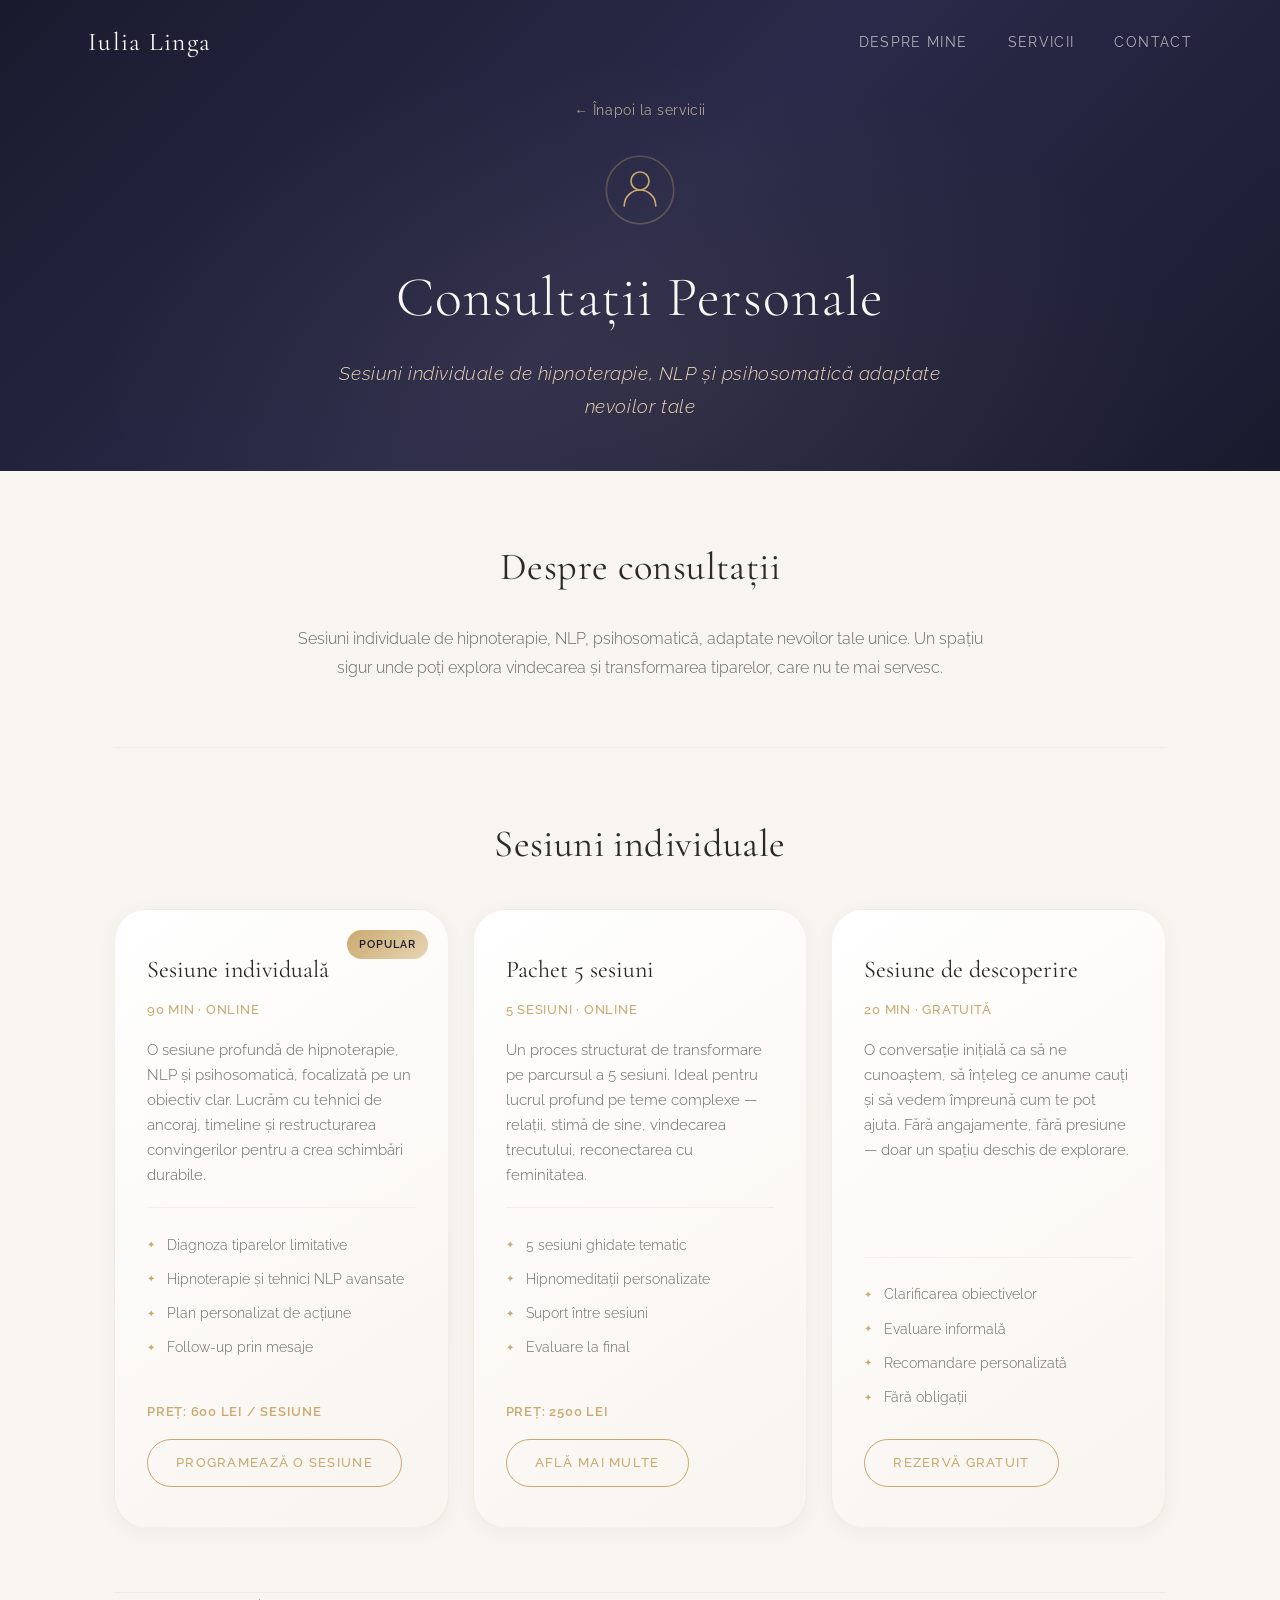
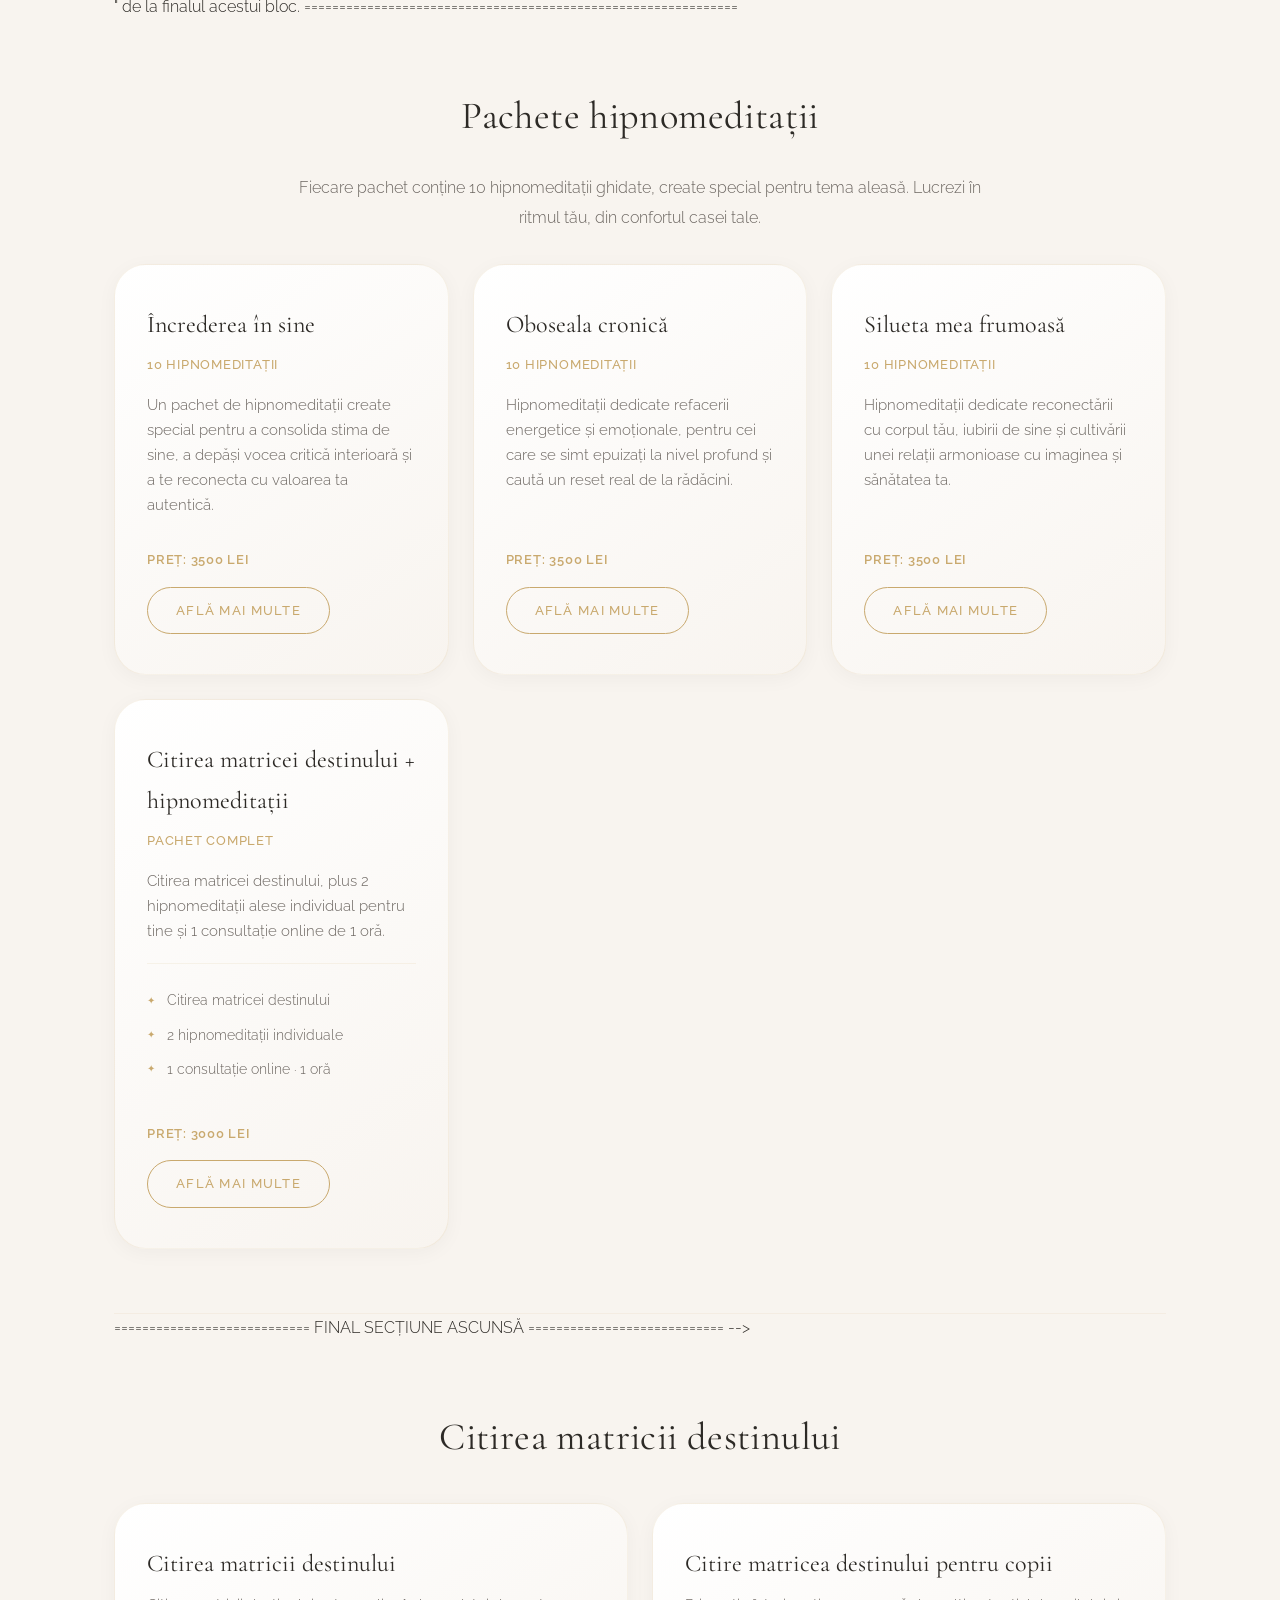
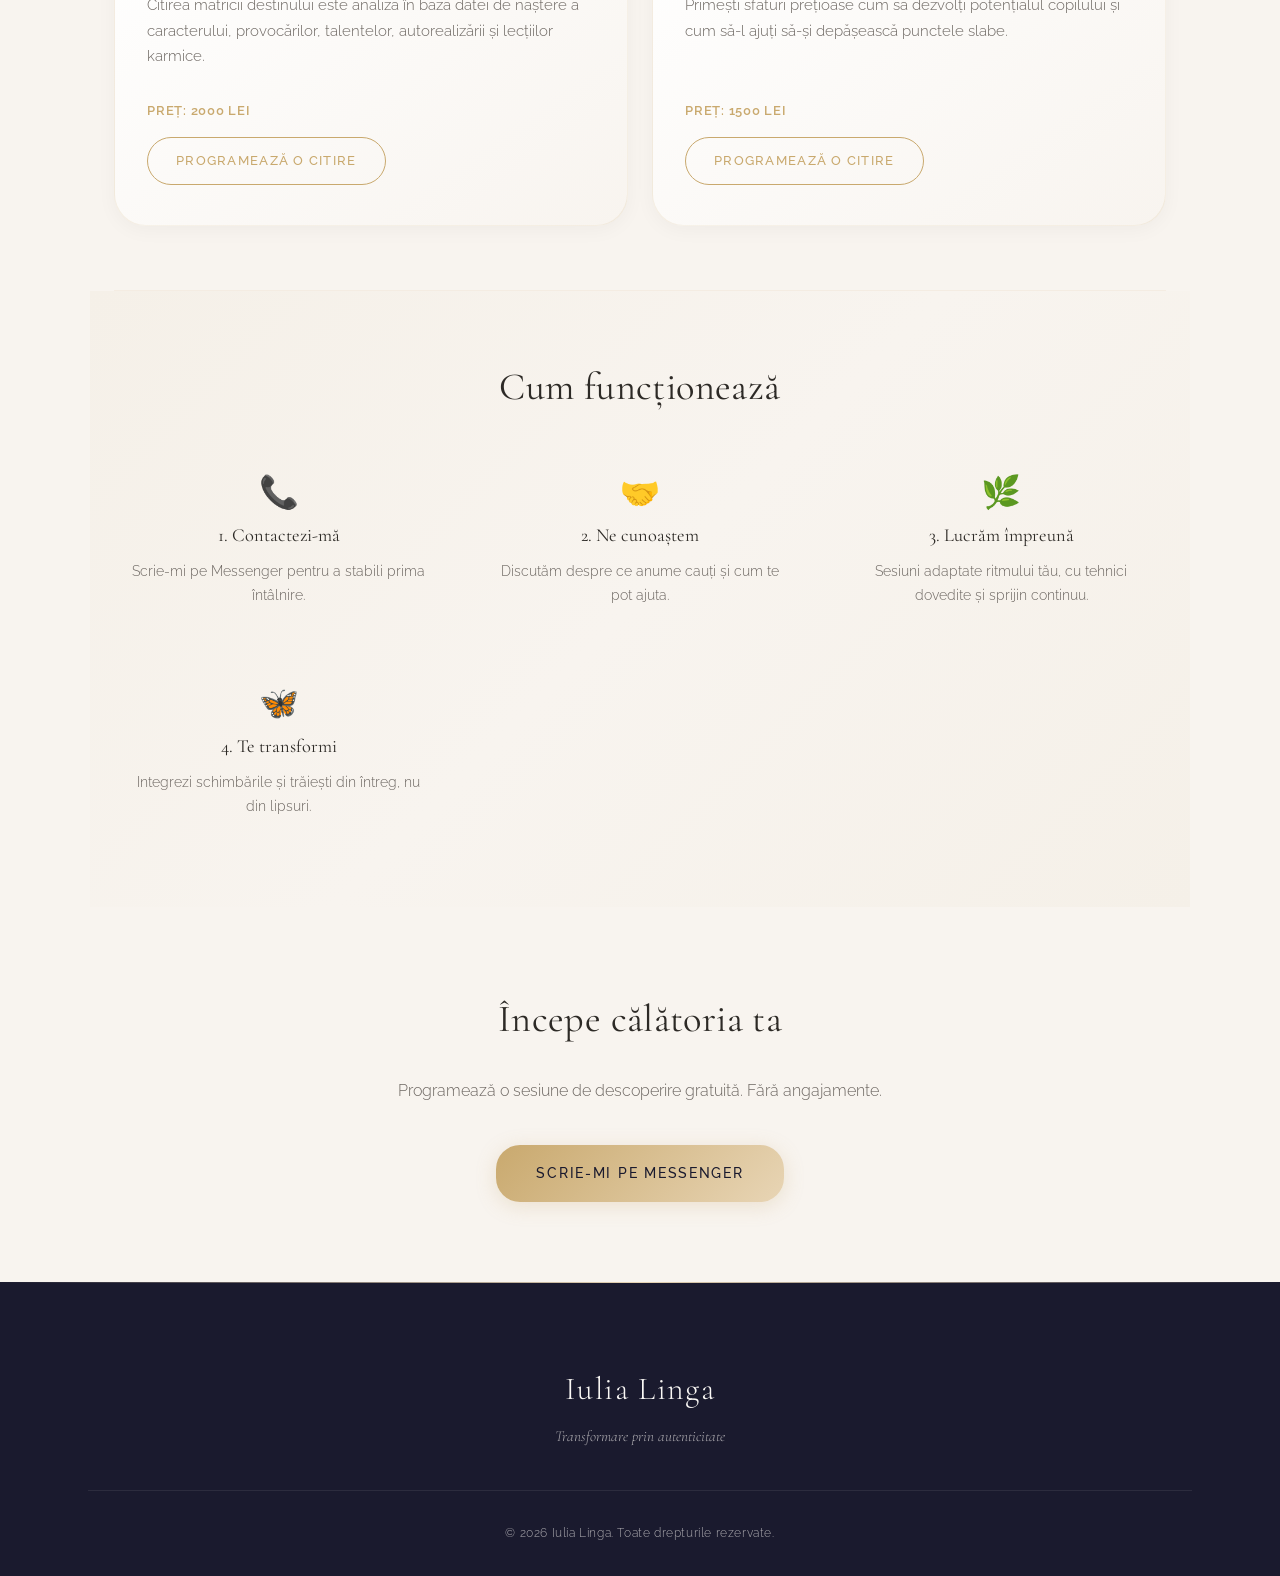
==== commit e4aa17dc: "Hide hipnomeditatii blocks" ====
--- a/consultatii.html
+++ b/consultatii.html
@@ -132,6 +132,72 @@
             </div>
         </section>
 
+        <!-- ============================================================
+             SECȚIUNE ASCUNSĂ TEMPORAR: Pachete hipnomeditații
+             Ca să o reactivezi, șterge linia de mai sus care începe cu
+             "<!--" și linia "-->" de la finalul acestui bloc.
+        ==============================================================
+
+        <section class="page-section animate-in">
+            <h2 class="page-section__heading">Pachete hipnomeditații</h2>
+            <p class="page-section__text">
+                Fiecare pachet conține 10 hipnomeditații ghidate, create special pentru tema aleasă.
+                Lucrezi în ritmul tău, din confortul casei tale.
+            </p>
+            <div class="course-grid">
+                <div class="course-card">
+                    <h3 class="course-card__title">Încrederea în sine</h3>
+                    <p class="course-card__duration">10 hipnomeditații</p>
+                    <p class="course-card__desc">
+                        Un pachet de hipnomeditații create special pentru a consolida stima de sine,
+                        a depăși vocea critică interioară și a te reconecta cu valoarea ta autentică.
+                    </p>
+                    <p class="course-card__duration" style="margin-top:12px; font-weight:600;">Preț: 3500 lei</p>
+                    <a href="index.html#contact" class="course-card__cta">Află mai multe</a>
+                </div>
+
+                <div class="course-card">
+                    <h3 class="course-card__title">Oboseala cronică</h3>
+                    <p class="course-card__duration">10 hipnomeditații</p>
+                    <p class="course-card__desc">
+                        Hipnomeditații dedicate refacerii energetice și emoționale, pentru cei care
+                        se simt epuizați la nivel profund și caută un reset real de la rădăcini.
+                    </p>
+                    <p class="course-card__duration" style="margin-top:12px; font-weight:600;">Preț: 3500 lei</p>
+                    <a href="index.html#contact" class="course-card__cta">Află mai multe</a>
+                </div>
+
+                <div class="course-card">
+                    <h3 class="course-card__title">Silueta mea frumoasă</h3>
+                    <p class="course-card__duration">10 hipnomeditații</p>
+                    <p class="course-card__desc">
+                        Hipnomeditații dedicate reconectării cu corpul tău, iubirii de sine și
+                        cultivării unei relații armonioase cu imaginea și sănătatea ta.
+                    </p>
+                    <p class="course-card__duration" style="margin-top:12px; font-weight:600;">Preț: 3500 lei</p>
+                    <a href="index.html#contact" class="course-card__cta">Află mai multe</a>
+                </div>
+
+                <div class="course-card">
+                    <h3 class="course-card__title">Citirea matricei destinului + hipnomeditații</h3>
+                    <p class="course-card__duration">Pachet complet</p>
+                    <p class="course-card__desc">
+                        Citirea matricei destinului, plus 2 hipnomeditații alese individual pentru tine
+                        și 1 consultație online de 1 oră.
+                    </p>
+                    <ul class="course-card__features">
+                        <li>Citirea matricei destinului</li>
+                        <li>2 hipnomeditații individuale</li>
+                        <li>1 consultație online · 1 oră</li>
+                    </ul>
+                    <p class="course-card__duration" style="margin-top:12px; font-weight:600;">Preț: 3000 lei</p>
+                    <a href="index.html#contact" class="course-card__cta">Află mai multe</a>
+                </div>
+            </div>
+        </section>
+
+        ============================ FINAL SECȚIUNE ASCUNSĂ ============================ -->
+
         <!-- Citirea matricii destinului -->
         <section class="page-section animate-in">
             <h2 class="page-section__heading">Citirea matricii destinului</h2>
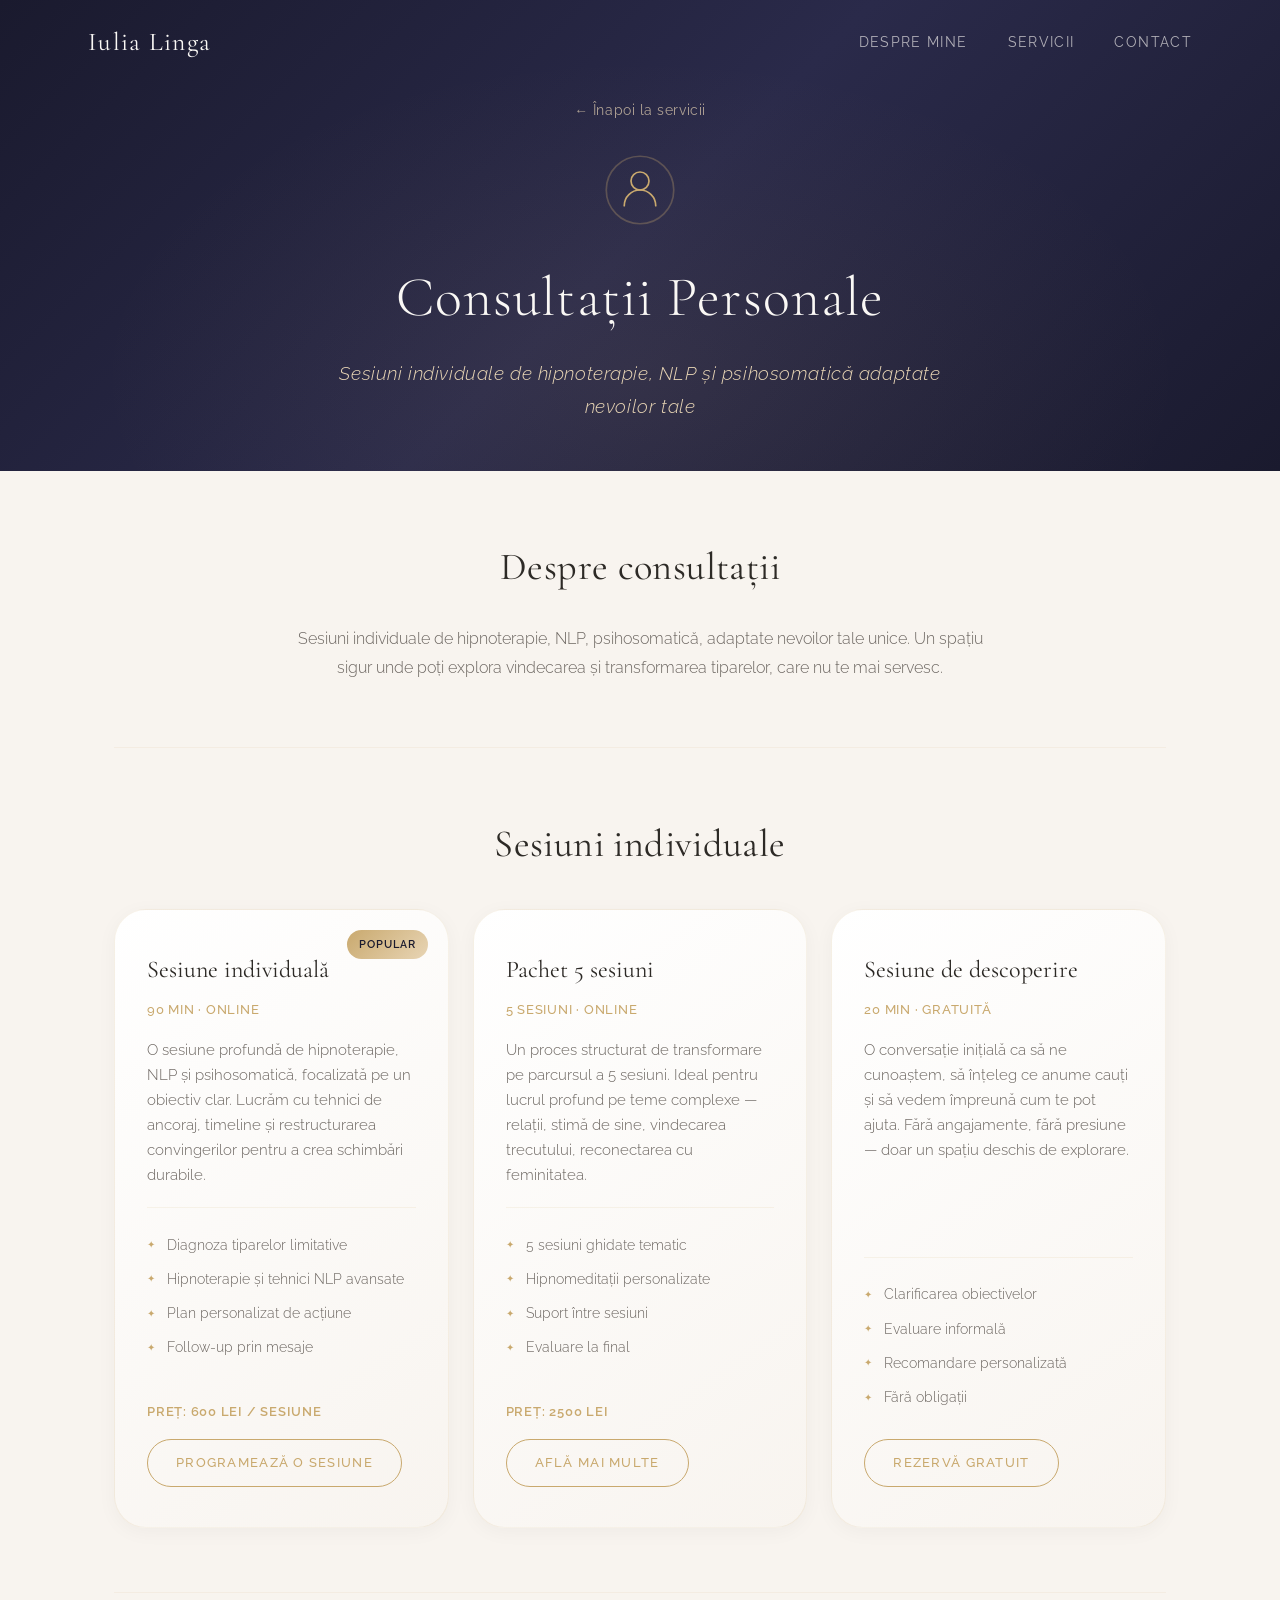
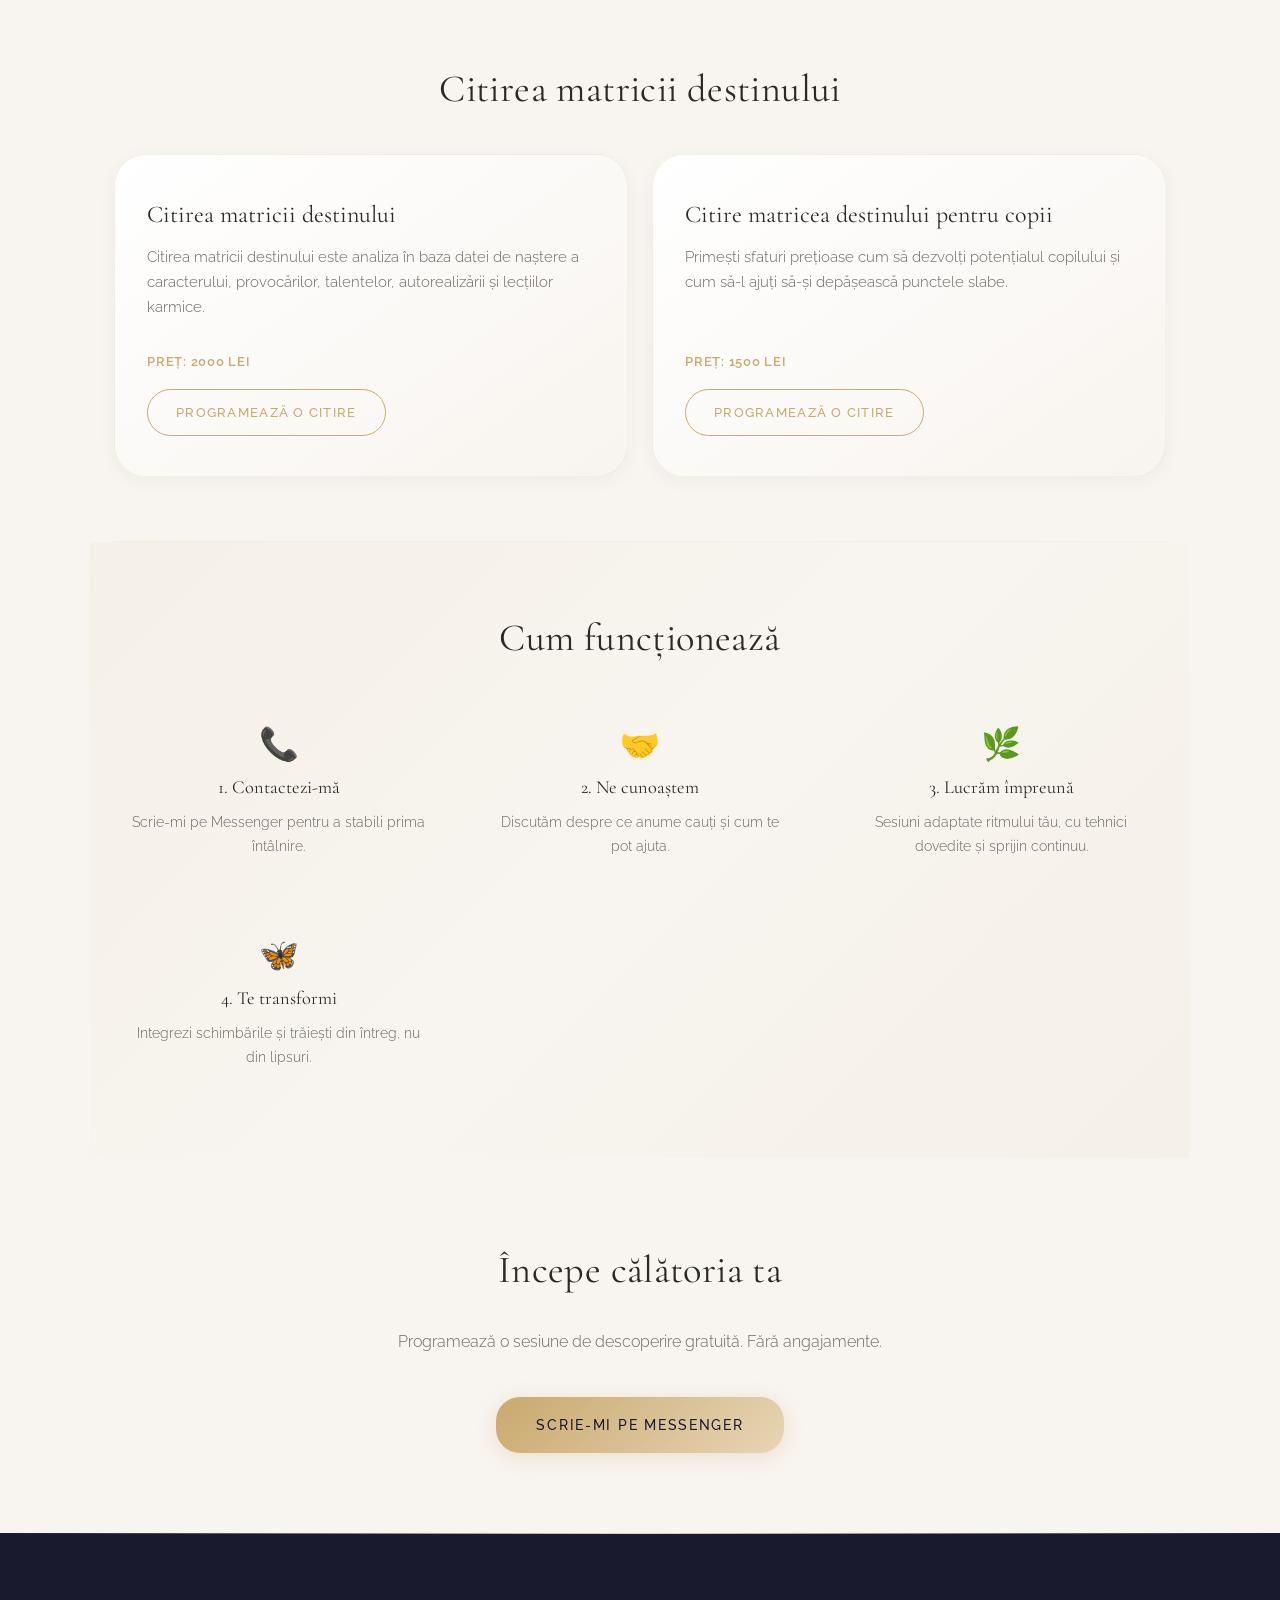
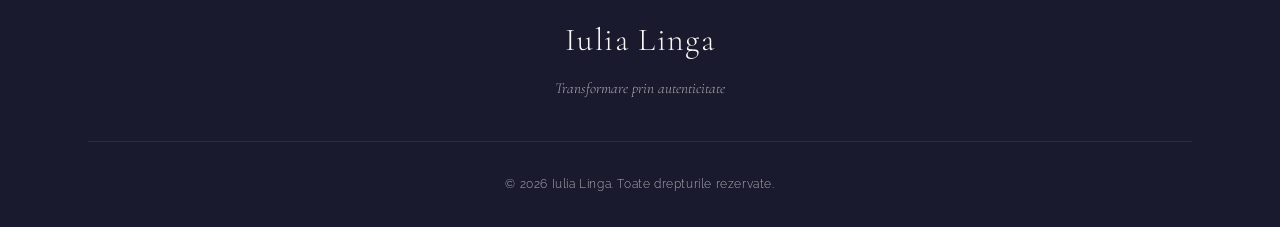
==== commit 96c3a52d: "Fix comment markers breaking hidden blocks" ====
--- a/consultatii.html
+++ b/consultatii.html
@@ -134,8 +134,8 @@
 
         <!-- ============================================================
              SECȚIUNE ASCUNSĂ TEMPORAR: Pachete hipnomeditații
-             Ca să o reactivezi, șterge linia de mai sus care începe cu
-             "<!--" și linia "-->" de la finalul acestui bloc.
+             Ca să o reactivezi, șterge linia de deschidere a comentariului
+             de mai sus și linia de închidere de la finalul acestui bloc.
         ==============================================================
 
         <section class="page-section animate-in">
